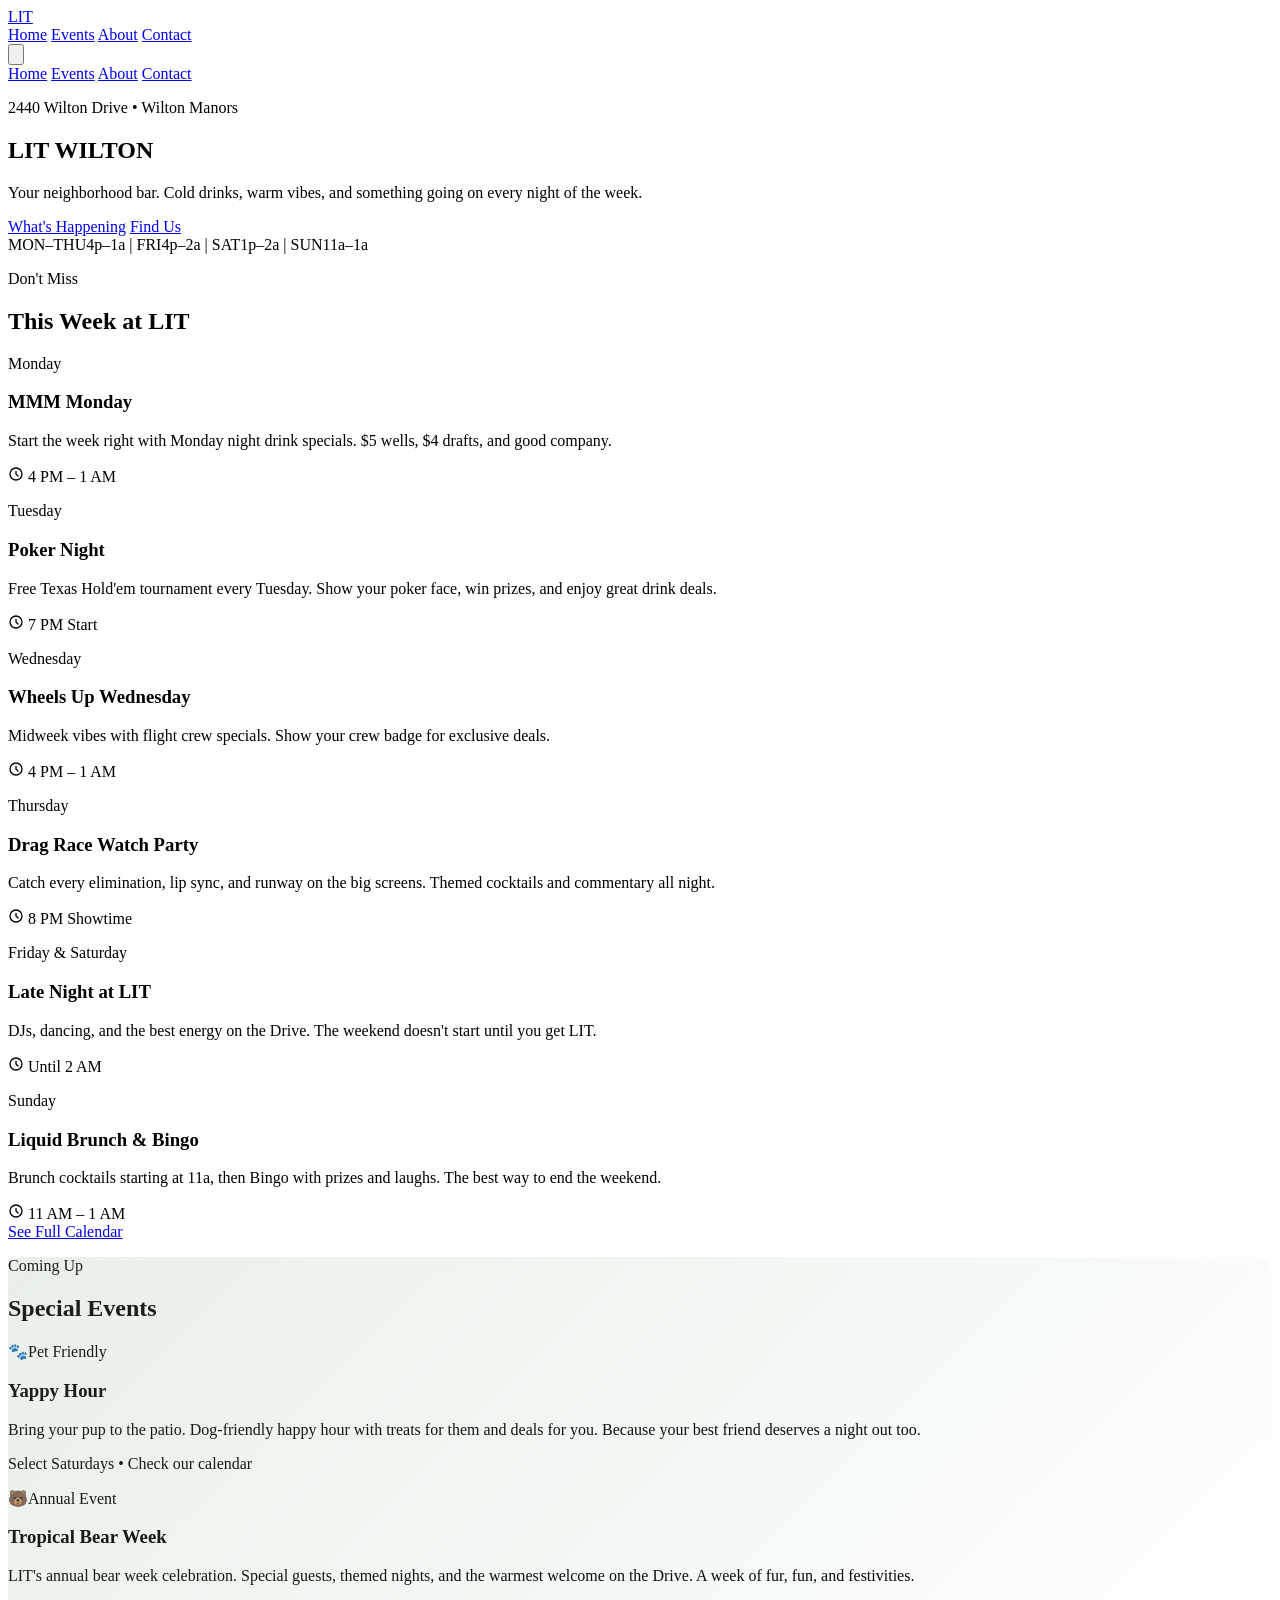
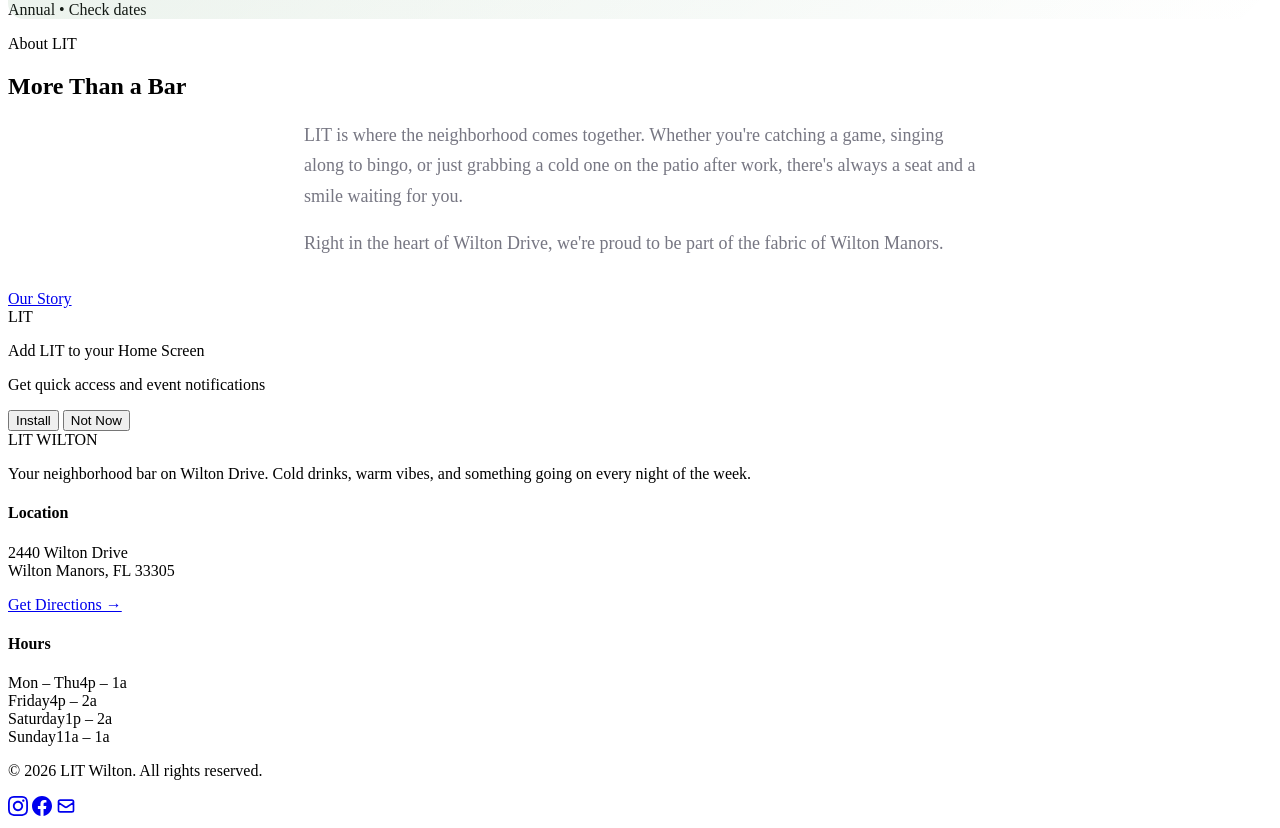
==== index.html @ 98a3b0b8 "Add files via upload" ====
<!DOCTYPE html>
<html lang="en">
<head>
    <meta charset="UTF-8">
    <meta name="viewport" content="width=device-width, initial-scale=1.0">
    <title>LIT Wilton - LIT Wilton</title>
    <meta name="description" content="LIT Wilton - Your neighborhood bar on Wilton Drive. Events, drinks, and good vibes in Wilton Manors, FL.">
    <meta name="theme-color" content="#1a1a2e">
    <meta name="apple-mobile-web-app-capable" content="yes">
    <meta name="apple-mobile-web-app-status-bar-style" content="black-translucent">
    <link rel="manifest" href="manifest.json">
    <link rel="preconnect" href="https://fonts.googleapis.com">
    <link rel="preconnect" href="https://fonts.gstatic.com" crossorigin>
    <link href="https://fonts.googleapis.com/css2?family=Bebas+Neue&family=DM+Sans:ital,wght@0,300;0,400;0,500;0,600;0,700;1,400&display=swap" rel="stylesheet">
    <link rel="stylesheet" href="styles.css">
</head>
<body>
    <div class="gradient-bar"></div>
    <nav id="navbar" class="navbar">
        <div class="navbar-inner">
            <a href="index.html" class="navbar-brand">LIT</a>
            <div class="navbar-links">
                <a href="index.html" class="active">Home</a>
                <a href="events.html" class="">Events</a>
                <a href="about.html" class="">About</a>
                <a href="contact.html" class="">Contact</a>
            </div>
            <button id="menu-toggle" class="menu-toggle" aria-label="Toggle menu">
                <svg fill="none" stroke="currentColor" viewBox="0 0 24 24"><path id="menu-icon" stroke-linecap="round" stroke-linejoin="round" stroke-width="2" d="M4 6h16M4 12h16M4 18h16"/></svg>
            </button>
        </div>
        <div id="mobile-menu" class="mobile-menu">
            <a href="index.html" class="active">Home</a>
            <a href="events.html" class="">Events</a>
            <a href="about.html" class="">About</a>
            <a href="contact.html" class="">Contact</a>
        </div>
    </nav>
    <section class="hero">
        <div class="hero-content">
            <p class="hero-subtitle fade-up">2440 Wilton Drive &bull; Wilton Manors</p>
            <h1 class="hero-title fade-up fade-up-delay-1">LIT WILTON</h1>
            <div class="hero-divider fade-up fade-up-delay-2"></div>
            <p class="hero-desc fade-up fade-up-delay-2">Your neighborhood bar. Cold drinks, warm vibes, and something going on every night of the week.</p>
            <div class="hero-buttons fade-up fade-up-delay-3">
                <a href="events.html" class="btn btn-cyan">What's Happening</a>
                <a href="contact.html" class="btn btn-outline-white">Find Us</a>
            </div>
        </div>
        <div class="scroll-indicator fade-up fade-up-delay-4">
            <div class="scroll-pill"><div class="scroll-dot"></div></div>
        </div>
    </section>

    <div class="hours-strip">
        <div class="hours-strip-inner">
            <span class="hours-label">MON&ndash;THU</span><span class="hours-value">4p&ndash;1a</span>
            <span class="hours-divider">|</span>
            <span class="hours-label">FRI</span><span class="hours-value">4p&ndash;2a</span>
            <span class="hours-divider">|</span>
            <span class="hours-label">SAT</span><span class="hours-value">1p&ndash;2a</span>
            <span class="hours-divider">|</span>
            <span class="hours-label">SUN</span><span class="hours-value">11a&ndash;1a</span>
        </div>
    </div>

    <section class="section section-cyan">
        <div class="container">
            <div class="reveal text-center mb-12">
                <p class="section-label section-label-navy">Don't Miss</p>
                <h2 class="section-title">This Week at LIT</h2>
            </div>
            <div class="grid grid-3">
                <div class="reveal event-card"><div class="event-card-bar grad-pink-orange"></div><div class="event-card-body"><p class="event-card-day">Monday</p><h3 class="event-card-title">MMM Monday</h3><p class="event-card-desc">Start the week right with Monday night drink specials. $5 wells, $4 drafts, and good company.</p><div class="event-card-time"><svg width="16" height="16" fill="none" stroke="currentColor" viewBox="0 0 24 24"><path stroke-linecap="round" stroke-linejoin="round" stroke-width="2" d="M12 8v4l3 3m6-3a9 9 0 11-18 0 9 9 0 0118 0z"/></svg> 4 PM &ndash; 1 AM</div></div></div>
                <div class="reveal event-card"><div class="event-card-bar grad-orange-yellow"></div><div class="event-card-body"><p class="event-card-day">Tuesday</p><h3 class="event-card-title">Poker Night</h3><p class="event-card-desc">Free Texas Hold'em tournament every Tuesday. Show your poker face, win prizes, and enjoy great drink deals.</p><div class="event-card-time"><svg width="16" height="16" fill="none" stroke="currentColor" viewBox="0 0 24 24"><path stroke-linecap="round" stroke-linejoin="round" stroke-width="2" d="M12 8v4l3 3m6-3a9 9 0 11-18 0 9 9 0 0118 0z"/></svg> 7 PM Start</div></div></div>
                <div class="reveal event-card"><div class="event-card-bar grad-yellow-pink"></div><div class="event-card-body"><p class="event-card-day">Wednesday</p><h3 class="event-card-title">Wheels Up Wednesday</h3><p class="event-card-desc">Midweek vibes with flight crew specials. Show your crew badge for exclusive deals.</p><div class="event-card-time"><svg width="16" height="16" fill="none" stroke="currentColor" viewBox="0 0 24 24"><path stroke-linecap="round" stroke-linejoin="round" stroke-width="2" d="M12 8v4l3 3m6-3a9 9 0 11-18 0 9 9 0 0118 0z"/></svg> 4 PM &ndash; 1 AM</div></div></div>
                <div class="reveal event-card"><div class="event-card-bar grad-pink-navy"></div><div class="event-card-body"><p class="event-card-day">Thursday</p><h3 class="event-card-title">Drag Race Watch Party</h3><p class="event-card-desc">Catch every elimination, lip sync, and runway on the big screens. Themed cocktails and commentary all night.</p><div class="event-card-time"><svg width="16" height="16" fill="none" stroke="currentColor" viewBox="0 0 24 24"><path stroke-linecap="round" stroke-linejoin="round" stroke-width="2" d="M12 8v4l3 3m6-3a9 9 0 11-18 0 9 9 0 0118 0z"/></svg> 8 PM Showtime</div></div></div>
                <div class="reveal event-card"><div class="event-card-bar grad-orange-pink"></div><div class="event-card-body"><p class="event-card-day">Friday &amp; Saturday</p><h3 class="event-card-title">Late Night at LIT</h3><p class="event-card-desc">DJs, dancing, and the best energy on the Drive. The weekend doesn't start until you get LIT.</p><div class="event-card-time"><svg width="16" height="16" fill="none" stroke="currentColor" viewBox="0 0 24 24"><path stroke-linecap="round" stroke-linejoin="round" stroke-width="2" d="M12 8v4l3 3m6-3a9 9 0 11-18 0 9 9 0 0118 0z"/></svg> Until 2 AM</div></div></div>
                <div class="reveal event-card"><div class="event-card-bar grad-yellow-orange"></div><div class="event-card-body"><p class="event-card-day">Sunday</p><h3 class="event-card-title">Liquid Brunch &amp; Bingo</h3><p class="event-card-desc">Brunch cocktails starting at 11a, then Bingo with prizes and laughs. The best way to end the weekend.</p><div class="event-card-time"><svg width="16" height="16" fill="none" stroke="currentColor" viewBox="0 0 24 24"><path stroke-linecap="round" stroke-linejoin="round" stroke-width="2" d="M12 8v4l3 3m6-3a9 9 0 11-18 0 9 9 0 0118 0z"/></svg> 11 AM &ndash; 1 AM</div></div></div>
            </div>
            <div class="reveal text-center mt-8"><a href="events.html" class="btn btn-navy">See Full Calendar</a></div>
        </div>
    </section>

    <section class="section section-navy glow-bg">
        <div class="glow-pink"></div>
        <div class="glow-cyan-bg"></div>
        <div class="container" style="position:relative;z-index:1">
            <div class="reveal text-center mb-12">
                <p class="section-label section-label-pink">Coming Up</p>
                <h2 class="section-title" style="color:var(--white)">Special Events</h2>
            </div>
            <div class="grid grid-2" style="gap:2rem">
                <div class="reveal feature-card">
                    <div style="position:absolute;inset:0;background:linear-gradient(135deg,rgba(0,220,212,0.1),transparent);border-radius:1rem"></div>
                    <div class="feature-card-inner">
                        <div class="feature-card-header"><span class="feature-card-emoji">🐾</span><span class="feature-card-badge feature-card-badge-cyan">Pet Friendly</span></div>
                        <h3 class="feature-card-title">Yappy Hour</h3>
                        <p class="feature-card-desc">Bring your pup to the patio. Dog-friendly happy hour with treats for them and deals for you. Because your best friend deserves a night out too.</p>
                        <p class="feature-card-meta feature-card-meta-pink">Select Saturdays &bull; Check our calendar</p>
                    </div>
                </div>
                <div class="reveal feature-card">
                    <div style="position:absolute;inset:0;background:linear-gradient(135deg,rgba(255,138,71,0.1),transparent);border-radius:1rem"></div>
                    <div class="feature-card-inner">
                        <div class="feature-card-header"><span class="feature-card-emoji">🐻</span><span class="feature-card-badge feature-card-badge-orange">Annual Event</span></div>
                        <h3 class="feature-card-title">Tropical Bear Week</h3>
                        <p class="feature-card-desc">LIT's annual bear week celebration. Special guests, themed nights, and the warmest welcome on the Drive. A week of fur, fun, and festivities.</p>
                        <p class="feature-card-meta feature-card-meta-cyan">Annual &bull; Check dates</p>
                    </div>
                </div>
            </div>
        </div>
    </section>

    <section class="section section-cyan">
        <div class="container-sm text-center">
            <div class="reveal">
                <p class="section-label section-label-navy">About LIT</p>
                <h2 class="section-title mb-6">More Than a Bar</h2>
                <p style="font-size:1.125rem;color:rgba(26,26,46,0.6);line-height:1.7;max-width:42rem;margin:0 auto 1rem">LIT is where the neighborhood comes together. Whether you're catching a game, singing along to bingo, or just grabbing a cold one on the patio after work, there's always a seat and a smile waiting for you.</p>
                <p style="font-size:1.125rem;color:rgba(26,26,46,0.6);line-height:1.7;max-width:42rem;margin:0 auto 2rem">Right in the heart of Wilton Drive, we're proud to be part of the fabric of Wilton Manors.</p>
                <a href="about.html" class="btn btn-navy">Our Story</a>
            </div>
        </div>
    </section>

    <section id="pwa-banner" class="pwa-banner">
        <div class="pwa-banner-inner">
            <div class="pwa-banner-info">
                <div class="pwa-banner-icon">LIT</div>
                <div><p class="pwa-banner-title">Add LIT to your Home Screen</p><p class="pwa-banner-desc">Get quick access and event notifications</p></div>
            </div>
            <div class="pwa-banner-actions">
                <button id="pwa-install" class="btn btn-cyan btn-sm">Install</button>
                <button id="pwa-dismiss" class="pwa-dismiss">Not Now</button>
            </div>
        </div>
    </section>
    <footer class="footer">
        <div class="footer-grid">
            <div>
                <div class="footer-brand">LIT WILTON</div>
                <p class="footer-desc">Your neighborhood bar on Wilton Drive. Cold drinks, warm vibes, and something going on every night of the week.</p>
            </div>
            <div>
                <h4 class="footer-heading">Location</h4>
                <p class="footer-text">2440 Wilton Drive<br>Wilton Manors, FL 33305</p>
                <a href="https://maps.google.com/?q=2440+Wilton+Drive+Wilton+Manors+FL+33305" target="_blank" rel="noopener" class="footer-link">Get Directions &rarr;</a>
            </div>
            <div>
                <h4 class="footer-heading">Hours</h4>
                <div class="footer-hours">
                    <div class="footer-hours-row"><span>Mon &ndash; Thu</span><span class="footer-hours-value">4p &ndash; 1a</span></div>
                    <div class="footer-hours-row"><span>Friday</span><span class="footer-hours-value">4p &ndash; 2a</span></div>
                    <div class="footer-hours-row"><span>Saturday</span><span class="footer-hours-value">1p &ndash; 2a</span></div>
                    <div class="footer-hours-row"><span>Sunday</span><span class="footer-hours-value">11a &ndash; 1a</span></div>
                </div>
            </div>
        </div>
        <div class="footer-bottom">
            <p class="footer-copy">&copy; 2026 LIT Wilton. All rights reserved.</p>
            <div class="footer-social">
                <a href="#" aria-label="Instagram"><svg width="20" height="20" fill="currentColor" viewBox="0 0 24 24"><path d="M12 2.163c3.204 0 3.584.012 4.85.07 3.252.148 4.771 1.691 4.919 4.919.058 1.265.069 1.645.069 4.849 0 3.205-.012 3.584-.069 4.849-.149 3.225-1.664 4.771-4.919 4.919-1.266.058-1.644.07-4.85.07-3.204 0-3.584-.012-4.849-.07-3.26-.149-4.771-1.699-4.919-4.92-.058-1.265-.07-1.644-.07-4.849 0-3.204.013-3.583.07-4.849.149-3.227 1.664-4.771 4.919-4.919 1.266-.057 1.645-.069 4.849-.069zm0-2.163c-3.259 0-3.667.014-4.947.072-4.358.2-6.78 2.618-6.98 6.98-.059 1.281-.073 1.689-.073 4.948 0 3.259.014 3.668.072 4.948.2 4.358 2.618 6.78 6.98 6.98 1.281.058 1.689.072 4.948.072 3.259 0 3.668-.014 4.948-.072 4.354-.2 6.782-2.618 6.979-6.98.059-1.28.073-1.689.073-4.948 0-3.259-.014-3.667-.072-4.947-.196-4.354-2.617-6.78-6.979-6.98-1.281-.059-1.69-.073-4.949-.073zm0 5.838c-3.403 0-6.162 2.759-6.162 6.162s2.759 6.163 6.162 6.163 6.162-2.759 6.162-6.163c0-3.403-2.759-6.162-6.162-6.162zm0 10.162c-2.209 0-4-1.79-4-4 0-2.209 1.791-4 4-4s4 1.791 4 4c0 2.21-1.791 4-4 4zm6.406-11.845c-.796 0-1.441.645-1.441 1.44s.645 1.44 1.441 1.44c.795 0 1.439-.645 1.439-1.44s-.644-1.44-1.439-1.44z"/></svg></a>
                <a href="#" aria-label="Facebook"><svg width="20" height="20" fill="currentColor" viewBox="0 0 24 24"><path d="M24 12.073c0-6.627-5.373-12-12-12s-12 5.373-12 12c0 5.99 4.388 10.954 10.125 11.854v-8.385h-3.047v-3.47h3.047v-2.642c0-3.007 1.792-4.669 4.533-4.669 1.312 0 2.686.235 2.686.235v2.953h-1.514c-1.491 0-1.956.925-1.956 1.874v2.25h3.328l-.532 3.47h-2.796v8.385c5.738-.9 10.126-5.864 10.126-11.854z"/></svg></a>
                <a href="mailto:litwilton@gmail.com" aria-label="Email"><svg width="20" height="20" fill="none" stroke="currentColor" viewBox="0 0 24 24"><path stroke-linecap="round" stroke-linejoin="round" stroke-width="2" d="M3 8l7.89 5.26a2 2 0 002.22 0L21 8M5 19h14a2 2 0 002-2V7a2 2 0 00-2-2H5a2 2 0 00-2 2v10a2 2 0 002 2z"/></svg></a>
            </div>
        </div>
    </footer>
    <script src="main.js"></script>
</body>
</html>
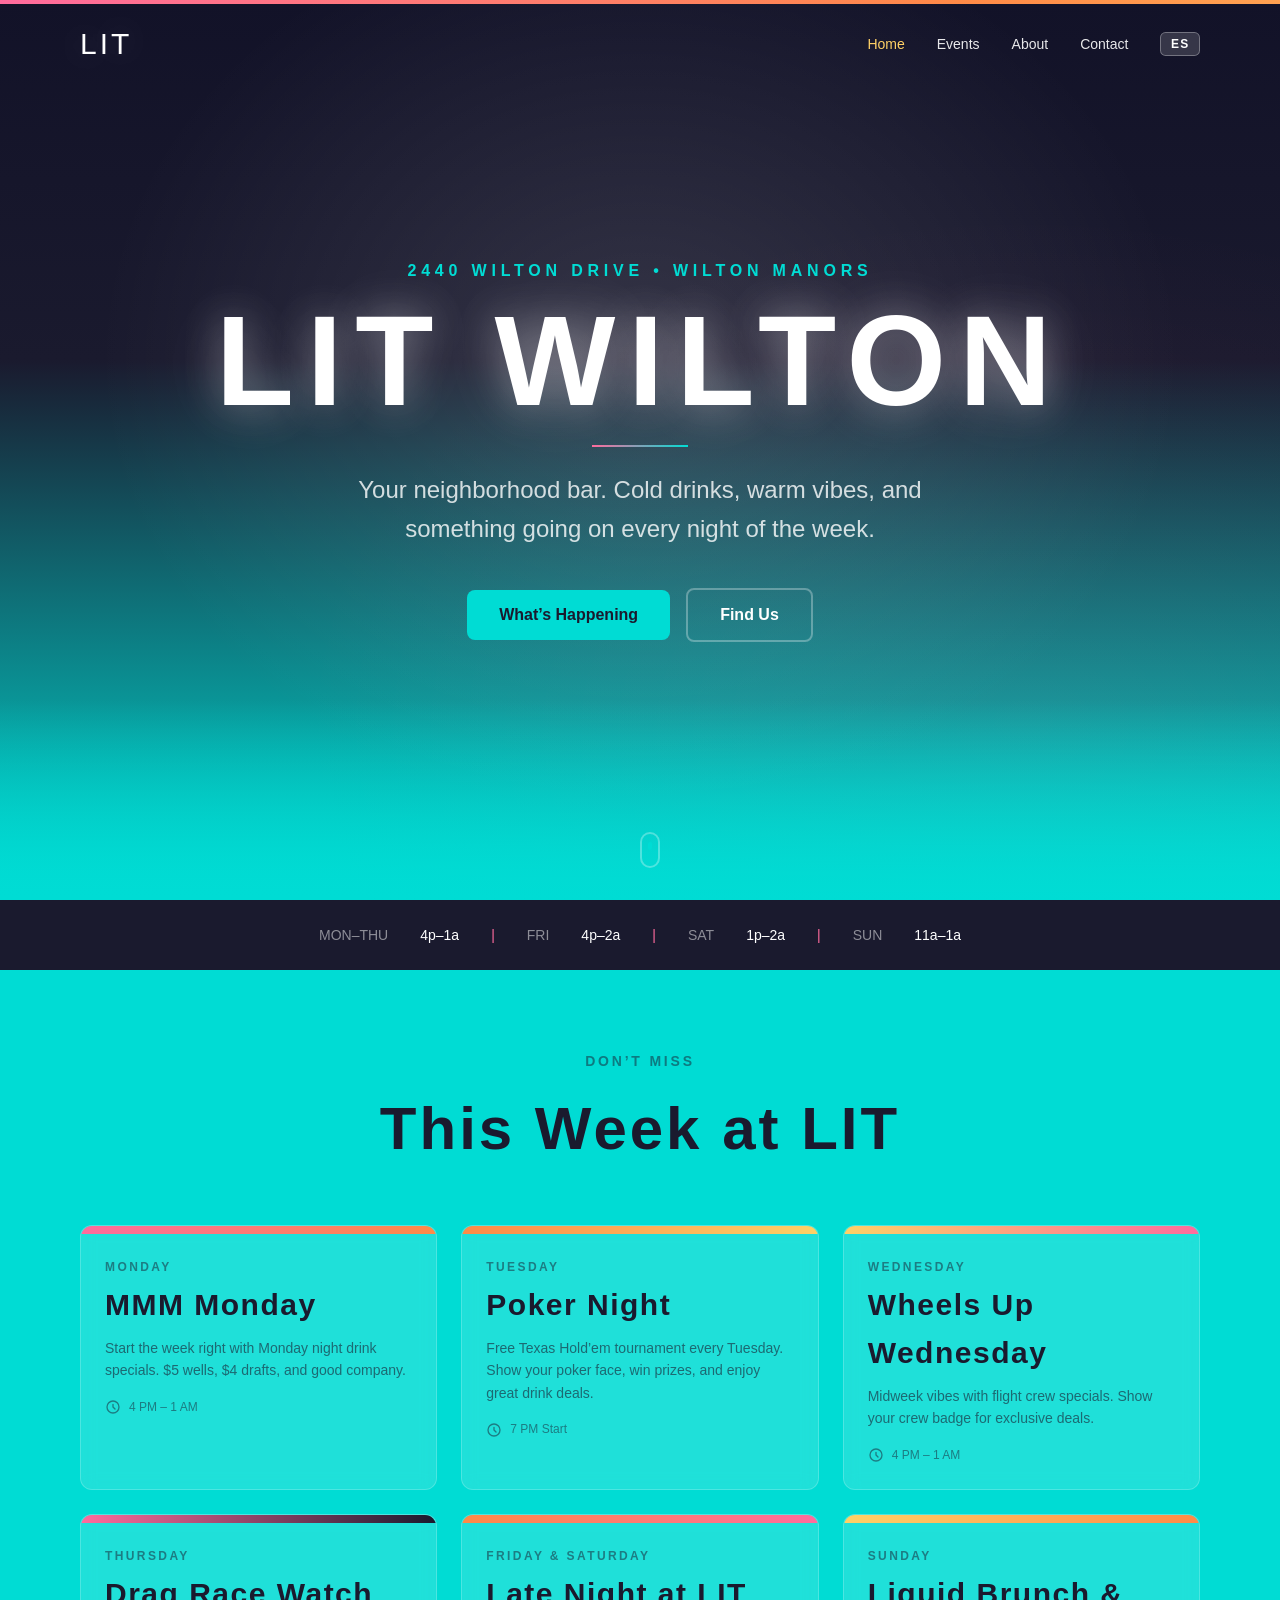
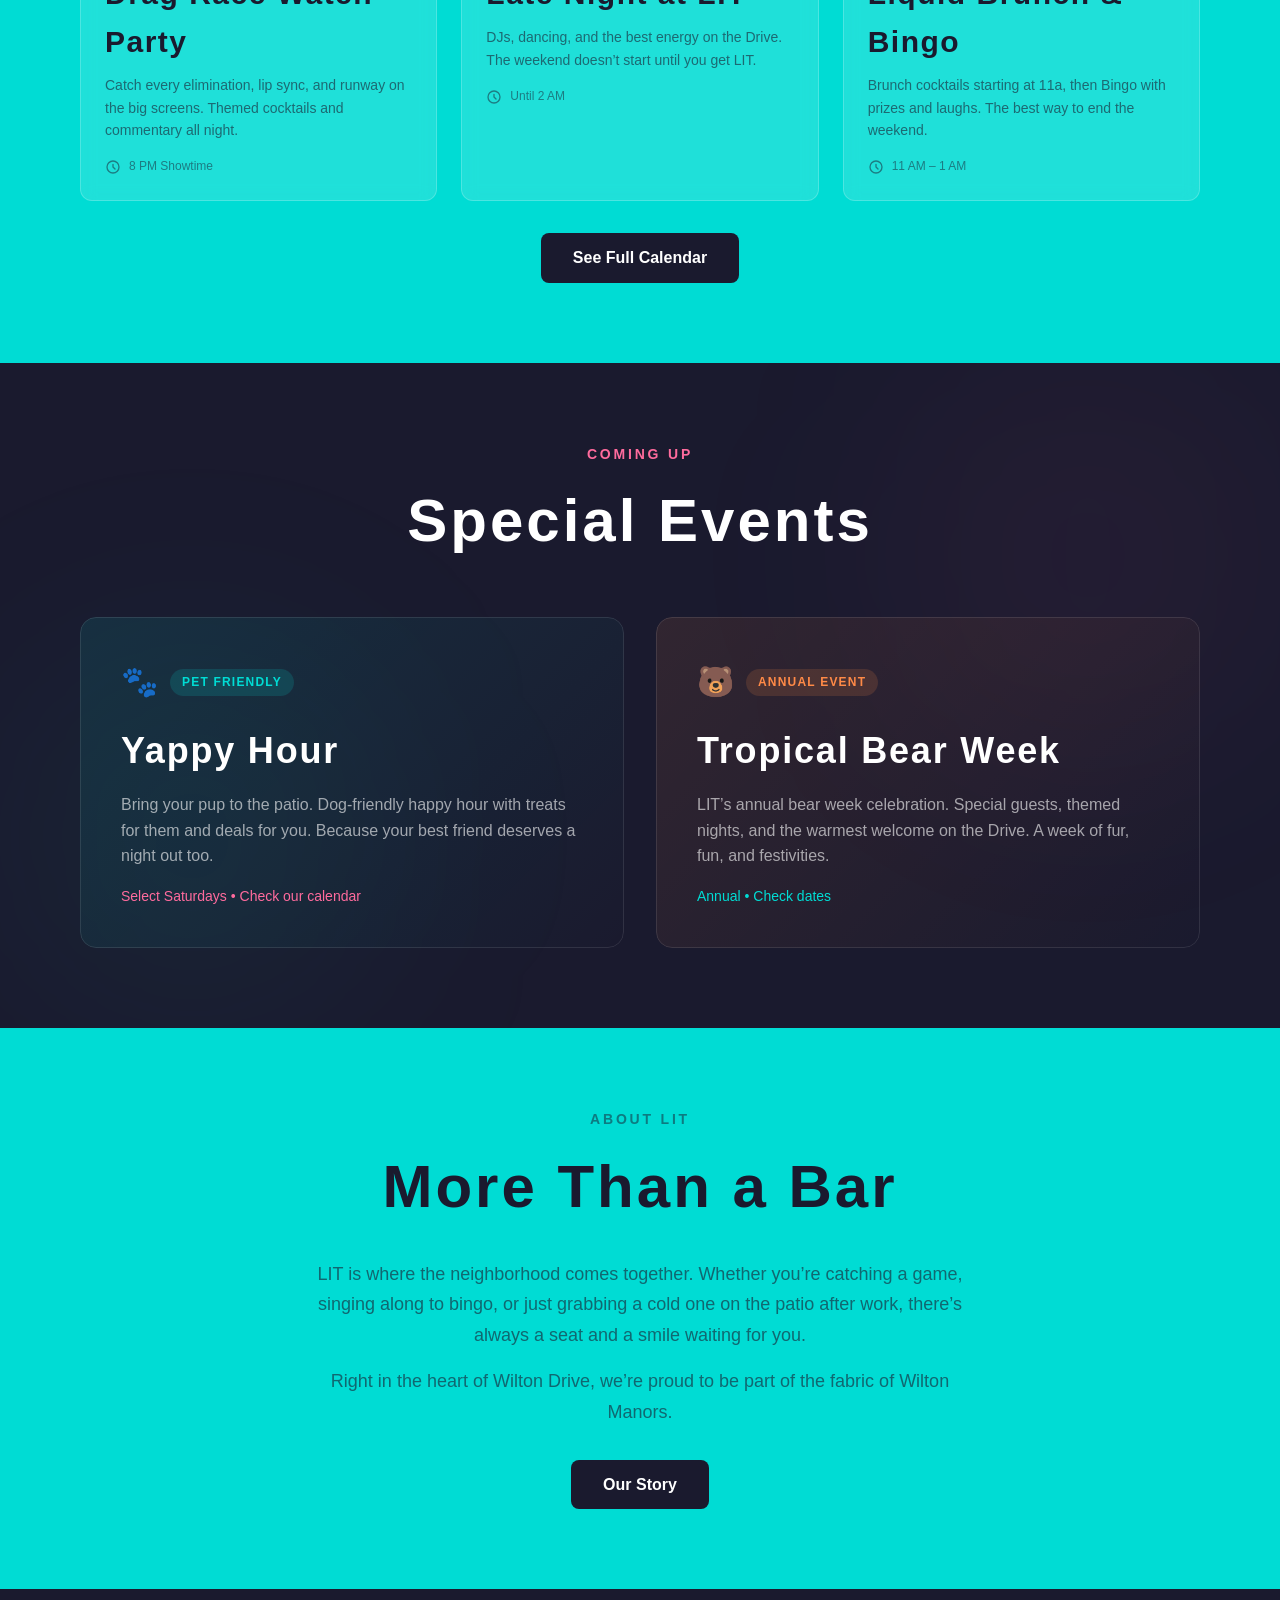
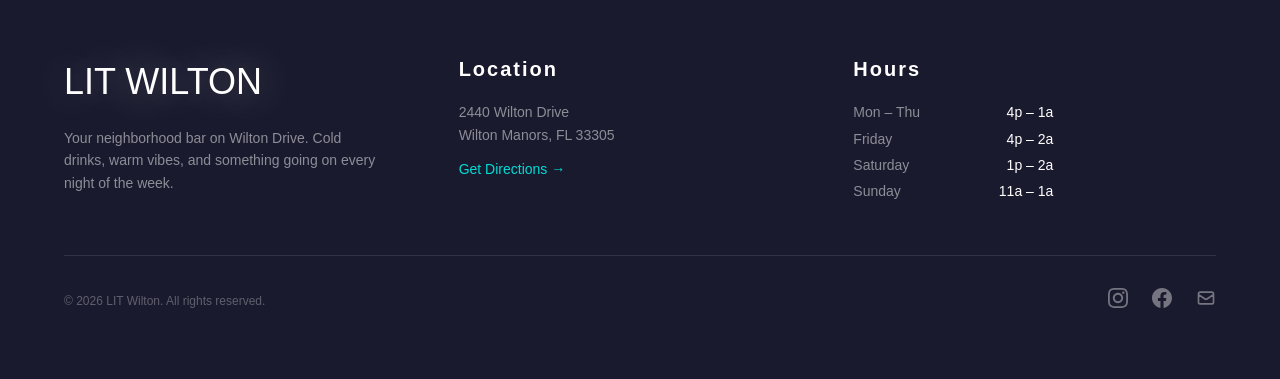
==== commit 0e22b9f1: "Add files via upload" ====
--- a/index.html
+++ b/index.html
@@ -20,31 +20,35 @@
         <div class="navbar-inner">
             <a href="index.html" class="navbar-brand">LIT</a>
             <div class="navbar-links">
-                <a href="index.html" class="active">Home</a>
-                <a href="events.html" class="">Events</a>
-                <a href="about.html" class="">About</a>
-                <a href="contact.html" class="">Contact</a>
+                <a href="index.html" class="active" data-i18n="nav-home">Home</a>
+                <a href="events.html" class="" data-i18n="nav-events">Events</a>
+                <a href="about.html" class="" data-i18n="nav-about">About</a>
+                <a href="contact.html" class="" data-i18n="nav-contact">Contact</a>
+                <button id="lang-toggle" class="lang-toggle" aria-label="Cambiar a espa&ntilde;ol">ES</button>
             </div>
-            <button id="menu-toggle" class="menu-toggle" aria-label="Toggle menu">
-                <svg fill="none" stroke="currentColor" viewBox="0 0 24 24"><path id="menu-icon" stroke-linecap="round" stroke-linejoin="round" stroke-width="2" d="M4 6h16M4 12h16M4 18h16"/></svg>
-            </button>
+            <div class="navbar-right-mobile">
+                <button id="lang-toggle-mobile" class="lang-toggle lang-toggle-mobile" aria-label="Cambiar a espa&ntilde;ol">ES</button>
+                <button id="menu-toggle" class="menu-toggle" aria-label="Toggle menu">
+                    <svg fill="none" stroke="currentColor" viewBox="0 0 24 24"><path id="menu-icon" stroke-linecap="round" stroke-linejoin="round" stroke-width="2" d="M4 6h16M4 12h16M4 18h16"/></svg>
+                </button>
+            </div>
         </div>
         <div id="mobile-menu" class="mobile-menu">
-            <a href="index.html" class="active">Home</a>
-            <a href="events.html" class="">Events</a>
-            <a href="about.html" class="">About</a>
-            <a href="contact.html" class="">Contact</a>
+            <a href="index.html" class="active" data-i18n="nav-home">Home</a>
+            <a href="events.html" class="" data-i18n="nav-events">Events</a>
+            <a href="about.html" class="" data-i18n="nav-about">About</a>
+            <a href="contact.html" class="" data-i18n="nav-contact">Contact</a>
         </div>
     </nav>
     <section class="hero">
         <div class="hero-content">
-            <p class="hero-subtitle fade-up">2440 Wilton Drive &bull; Wilton Manors</p>
-            <h1 class="hero-title fade-up fade-up-delay-1">LIT WILTON</h1>
+            <p class="hero-subtitle fade-up" data-i18n="hero-subtitle">2440 Wilton Drive &bull; Wilton Manors</p>
+            <h1 class="hero-title fade-up fade-up-delay-1" data-i18n="hero-title">LIT WILTON</h1>
             <div class="hero-divider fade-up fade-up-delay-2"></div>
-            <p class="hero-desc fade-up fade-up-delay-2">Your neighborhood bar. Cold drinks, warm vibes, and something going on every night of the week.</p>
+            <p class="hero-desc fade-up fade-up-delay-2" data-i18n="hero-desc">Your neighborhood bar. Cold drinks, warm vibes, and something going on every night of the week.</p>
             <div class="hero-buttons fade-up fade-up-delay-3">
-                <a href="events.html" class="btn btn-cyan">What's Happening</a>
-                <a href="contact.html" class="btn btn-outline-white">Find Us</a>
+                <a href="events.html" class="btn btn-cyan" data-i18n="hero-btn-events">What's Happening</a>
+                <a href="contact.html" class="btn btn-outline-white" data-i18n="hero-btn-find">Find Us</a>
             </div>
         </div>
         <div class="scroll-indicator fade-up fade-up-delay-4">
@@ -54,31 +58,31 @@
 
     <div class="hours-strip">
         <div class="hours-strip-inner">
-            <span class="hours-label">MON&ndash;THU</span><span class="hours-value">4p&ndash;1a</span>
+            <span class="hours-label" data-i18n="hours-label-mon">MON&ndash;THU</span><span class="hours-value" data-i18n="hours-val-mon">4p&ndash;1a</span>
             <span class="hours-divider">|</span>
-            <span class="hours-label">FRI</span><span class="hours-value">4p&ndash;2a</span>
+            <span class="hours-label" data-i18n="hours-label-fri">FRI</span><span class="hours-value" data-i18n="hours-val-fri">4p&ndash;2a</span>
             <span class="hours-divider">|</span>
-            <span class="hours-label">SAT</span><span class="hours-value">1p&ndash;2a</span>
+            <span class="hours-label" data-i18n="hours-label-sat">SAT</span><span class="hours-value" data-i18n="hours-val-sat">1p&ndash;2a</span>
             <span class="hours-divider">|</span>
-            <span class="hours-label">SUN</span><span class="hours-value">11a&ndash;1a</span>
+            <span class="hours-label" data-i18n="hours-label-sun">SUN</span><span class="hours-value" data-i18n="hours-val-sun">11a&ndash;1a</span>
         </div>
     </div>
 
     <section class="section section-cyan">
         <div class="container">
             <div class="reveal text-center mb-12">
-                <p class="section-label section-label-navy">Don't Miss</p>
-                <h2 class="section-title">This Week at LIT</h2>
+                <p class="section-label section-label-navy" data-i18n="thisweek-label">Don't Miss</p>
+                <h2 class="section-title" data-i18n="thisweek-title">This Week at LIT</h2>
             </div>
             <div class="grid grid-3">
-                <div class="reveal event-card"><div class="event-card-bar grad-pink-orange"></div><div class="event-card-body"><p class="event-card-day">Monday</p><h3 class="event-card-title">MMM Monday</h3><p class="event-card-desc">Start the week right with Monday night drink specials. $5 wells, $4 drafts, and good company.</p><div class="event-card-time"><svg width="16" height="16" fill="none" stroke="currentColor" viewBox="0 0 24 24"><path stroke-linecap="round" stroke-linejoin="round" stroke-width="2" d="M12 8v4l3 3m6-3a9 9 0 11-18 0 9 9 0 0118 0z"/></svg> 4 PM &ndash; 1 AM</div></div></div>
-                <div class="reveal event-card"><div class="event-card-bar grad-orange-yellow"></div><div class="event-card-body"><p class="event-card-day">Tuesday</p><h3 class="event-card-title">Poker Night</h3><p class="event-card-desc">Free Texas Hold'em tournament every Tuesday. Show your poker face, win prizes, and enjoy great drink deals.</p><div class="event-card-time"><svg width="16" height="16" fill="none" stroke="currentColor" viewBox="0 0 24 24"><path stroke-linecap="round" stroke-linejoin="round" stroke-width="2" d="M12 8v4l3 3m6-3a9 9 0 11-18 0 9 9 0 0118 0z"/></svg> 7 PM Start</div></div></div>
-                <div class="reveal event-card"><div class="event-card-bar grad-yellow-pink"></div><div class="event-card-body"><p class="event-card-day">Wednesday</p><h3 class="event-card-title">Wheels Up Wednesday</h3><p class="event-card-desc">Midweek vibes with flight crew specials. Show your crew badge for exclusive deals.</p><div class="event-card-time"><svg width="16" height="16" fill="none" stroke="currentColor" viewBox="0 0 24 24"><path stroke-linecap="round" stroke-linejoin="round" stroke-width="2" d="M12 8v4l3 3m6-3a9 9 0 11-18 0 9 9 0 0118 0z"/></svg> 4 PM &ndash; 1 AM</div></div></div>
-                <div class="reveal event-card"><div class="event-card-bar grad-pink-navy"></div><div class="event-card-body"><p class="event-card-day">Thursday</p><h3 class="event-card-title">Drag Race Watch Party</h3><p class="event-card-desc">Catch every elimination, lip sync, and runway on the big screens. Themed cocktails and commentary all night.</p><div class="event-card-time"><svg width="16" height="16" fill="none" stroke="currentColor" viewBox="0 0 24 24"><path stroke-linecap="round" stroke-linejoin="round" stroke-width="2" d="M12 8v4l3 3m6-3a9 9 0 11-18 0 9 9 0 0118 0z"/></svg> 8 PM Showtime</div></div></div>
-                <div class="reveal event-card"><div class="event-card-bar grad-orange-pink"></div><div class="event-card-body"><p class="event-card-day">Friday &amp; Saturday</p><h3 class="event-card-title">Late Night at LIT</h3><p class="event-card-desc">DJs, dancing, and the best energy on the Drive. The weekend doesn't start until you get LIT.</p><div class="event-card-time"><svg width="16" height="16" fill="none" stroke="currentColor" viewBox="0 0 24 24"><path stroke-linecap="round" stroke-linejoin="round" stroke-width="2" d="M12 8v4l3 3m6-3a9 9 0 11-18 0 9 9 0 0118 0z"/></svg> Until 2 AM</div></div></div>
-                <div class="reveal event-card"><div class="event-card-bar grad-yellow-orange"></div><div class="event-card-body"><p class="event-card-day">Sunday</p><h3 class="event-card-title">Liquid Brunch &amp; Bingo</h3><p class="event-card-desc">Brunch cocktails starting at 11a, then Bingo with prizes and laughs. The best way to end the weekend.</p><div class="event-card-time"><svg width="16" height="16" fill="none" stroke="currentColor" viewBox="0 0 24 24"><path stroke-linecap="round" stroke-linejoin="round" stroke-width="2" d="M12 8v4l3 3m6-3a9 9 0 11-18 0 9 9 0 0118 0z"/></svg> 11 AM &ndash; 1 AM</div></div></div>
+                <div class="reveal event-card"><div class="event-card-bar grad-pink-orange"></div><div class="event-card-body"><p class="event-card-day" data-i18n="card-mon-day">Monday</p><h3 class="event-card-title" data-i18n="card-mon-title">MMM Monday</h3><p class="event-card-desc" data-i18n="card-mon-desc">Start the week right with Monday night drink specials. $5 wells, $4 drafts, and good company.</p><div class="event-card-time"><svg width="16" height="16" fill="none" stroke="currentColor" viewBox="0 0 24 24"><path stroke-linecap="round" stroke-linejoin="round" stroke-width="2" d="M12 8v4l3 3m6-3a9 9 0 11-18 0 9 9 0 0118 0z"/></svg><span data-i18n="card-mon-time"> 4 PM &ndash; 1 AM</span></div></div></div>
+                <div class="reveal event-card"><div class="event-card-bar grad-orange-yellow"></div><div class="event-card-body"><p class="event-card-day" data-i18n="card-tue-day">Tuesday</p><h3 class="event-card-title" data-i18n="card-tue-title">Poker Night</h3><p class="event-card-desc" data-i18n="card-tue-desc">Free Texas Hold'em tournament every Tuesday. Show your poker face, win prizes, and enjoy great drink deals.</p><div class="event-card-time"><svg width="16" height="16" fill="none" stroke="currentColor" viewBox="0 0 24 24"><path stroke-linecap="round" stroke-linejoin="round" stroke-width="2" d="M12 8v4l3 3m6-3a9 9 0 11-18 0 9 9 0 0118 0z"/></svg><span data-i18n="card-tue-time"> 7 PM Start</span></div></div></div>
+                <div class="reveal event-card"><div class="event-card-bar grad-yellow-pink"></div><div class="event-card-body"><p class="event-card-day" data-i18n="card-wed-day">Wednesday</p><h3 class="event-card-title" data-i18n="card-wed-title">Wheels Up Wednesday</h3><p class="event-card-desc" data-i18n="card-wed-desc">Midweek vibes with flight crew specials. Show your crew badge for exclusive deals.</p><div class="event-card-time"><svg width="16" height="16" fill="none" stroke="currentColor" viewBox="0 0 24 24"><path stroke-linecap="round" stroke-linejoin="round" stroke-width="2" d="M12 8v4l3 3m6-3a9 9 0 11-18 0 9 9 0 0118 0z"/></svg><span data-i18n="card-wed-time"> 4 PM &ndash; 1 AM</span></div></div></div>
+                <div class="reveal event-card"><div class="event-card-bar grad-pink-navy"></div><div class="event-card-body"><p class="event-card-day" data-i18n="card-thu-day">Thursday</p><h3 class="event-card-title" data-i18n="card-thu-title">Drag Race Watch Party</h3><p class="event-card-desc" data-i18n="card-thu-desc">Catch every elimination, lip sync, and runway on the big screens. Themed cocktails and commentary all night.</p><div class="event-card-time"><svg width="16" height="16" fill="none" stroke="currentColor" viewBox="0 0 24 24"><path stroke-linecap="round" stroke-linejoin="round" stroke-width="2" d="M12 8v4l3 3m6-3a9 9 0 11-18 0 9 9 0 0118 0z"/></svg><span data-i18n="card-thu-time"> 8 PM Showtime</span></div></div></div>
+                <div class="reveal event-card"><div class="event-card-bar grad-orange-pink"></div><div class="event-card-body"><p class="event-card-day" data-i18n="card-frisun-day">Friday &amp; Saturday</p><h3 class="event-card-title" data-i18n="card-frisun-title">Late Night at LIT</h3><p class="event-card-desc" data-i18n="card-frisun-desc">DJs, dancing, and the best energy on the Drive. The weekend doesn't start until you get LIT.</p><div class="event-card-time"><svg width="16" height="16" fill="none" stroke="currentColor" viewBox="0 0 24 24"><path stroke-linecap="round" stroke-linejoin="round" stroke-width="2" d="M12 8v4l3 3m6-3a9 9 0 11-18 0 9 9 0 0118 0z"/></svg><span data-i18n="card-frisun-time"> Until 2 AM</span></div></div></div>
+                <div class="reveal event-card"><div class="event-card-bar grad-yellow-orange"></div><div class="event-card-body"><p class="event-card-day" data-i18n="card-sun-day">Sunday</p><h3 class="event-card-title" data-i18n="card-sun-title">Liquid Brunch &amp; Bingo</h3><p class="event-card-desc" data-i18n="card-sun-desc">Brunch cocktails starting at 11a, then Bingo with prizes and laughs. The best way to end the weekend.</p><div class="event-card-time"><svg width="16" height="16" fill="none" stroke="currentColor" viewBox="0 0 24 24"><path stroke-linecap="round" stroke-linejoin="round" stroke-width="2" d="M12 8v4l3 3m6-3a9 9 0 11-18 0 9 9 0 0118 0z"/></svg><span data-i18n="card-sun-time"> 11 AM &ndash; 1 AM</span></div></div></div>
             </div>
-            <div class="reveal text-center mt-8"><a href="events.html" class="btn btn-navy">See Full Calendar</a></div>
+            <div class="reveal text-center mt-8"><a href="events.html" class="btn btn-navy" data-i18n="thisweek-btn">See Full Calendar</a></div>
         </div>
     </section>
 
@@ -87,26 +91,26 @@
         <div class="glow-cyan-bg"></div>
         <div class="container" style="position:relative;z-index:1">
             <div class="reveal text-center mb-12">
-                <p class="section-label section-label-pink">Coming Up</p>
-                <h2 class="section-title" style="color:var(--white)">Special Events</h2>
+                <p class="section-label section-label-pink" data-i18n="special-label">Coming Up</p>
+                <h2 class="section-title" style="color:var(--white)" data-i18n="special-title">Special Events</h2>
             </div>
             <div class="grid grid-2" style="gap:2rem">
                 <div class="reveal feature-card">
                     <div style="position:absolute;inset:0;background:linear-gradient(135deg,rgba(0,220,212,0.1),transparent);border-radius:1rem"></div>
                     <div class="feature-card-inner">
-                        <div class="feature-card-header"><span class="feature-card-emoji">🐾</span><span class="feature-card-badge feature-card-badge-cyan">Pet Friendly</span></div>
-                        <h3 class="feature-card-title">Yappy Hour</h3>
-                        <p class="feature-card-desc">Bring your pup to the patio. Dog-friendly happy hour with treats for them and deals for you. Because your best friend deserves a night out too.</p>
-                        <p class="feature-card-meta feature-card-meta-pink">Select Saturdays &bull; Check our calendar</p>
+                        <div class="feature-card-header"><span class="feature-card-emoji">&#x1f43e;</span><span class="feature-card-badge feature-card-badge-cyan" data-i18n="yappy-badge">Pet Friendly</span></div>
+                        <h3 class="feature-card-title" data-i18n="yappy-title">Yappy Hour</h3>
+                        <p class="feature-card-desc" data-i18n="yappy-desc">Bring your pup to the patio. Dog-friendly happy hour with treats for them and deals for you. Because your best friend deserves a night out too.</p>
+                        <p class="feature-card-meta feature-card-meta-pink" data-i18n="yappy-meta">Select Saturdays &bull; Check our calendar</p>
                     </div>
                 </div>
                 <div class="reveal feature-card">
                     <div style="position:absolute;inset:0;background:linear-gradient(135deg,rgba(255,138,71,0.1),transparent);border-radius:1rem"></div>
                     <div class="feature-card-inner">
-                        <div class="feature-card-header"><span class="feature-card-emoji">🐻</span><span class="feature-card-badge feature-card-badge-orange">Annual Event</span></div>
-                        <h3 class="feature-card-title">Tropical Bear Week</h3>
-                        <p class="feature-card-desc">LIT's annual bear week celebration. Special guests, themed nights, and the warmest welcome on the Drive. A week of fur, fun, and festivities.</p>
-                        <p class="feature-card-meta feature-card-meta-cyan">Annual &bull; Check dates</p>
+                        <div class="feature-card-header"><span class="feature-card-emoji">&#x1f43b;</span><span class="feature-card-badge feature-card-badge-orange" data-i18n="bear-badge">Annual Event</span></div>
+                        <h3 class="feature-card-title" data-i18n="bear-title">Tropical Bear Week</h3>
+                        <p class="feature-card-desc" data-i18n="bear-desc">LIT's annual bear week celebration. Special guests, themed nights, and the warmest welcome on the Drive. A week of fur, fun, and festivities.</p>
+                        <p class="feature-card-meta feature-card-meta-cyan" data-i18n="bear-meta">Annual &bull; Check dates</p>
                     </div>
                 </div>
             </div>
@@ -116,11 +120,11 @@
     <section class="section section-cyan">
         <div class="container-sm text-center">
             <div class="reveal">
-                <p class="section-label section-label-navy">About LIT</p>
-                <h2 class="section-title mb-6">More Than a Bar</h2>
-                <p style="font-size:1.125rem;color:rgba(26,26,46,0.6);line-height:1.7;max-width:42rem;margin:0 auto 1rem">LIT is where the neighborhood comes together. Whether you're catching a game, singing along to bingo, or just grabbing a cold one on the patio after work, there's always a seat and a smile waiting for you.</p>
-                <p style="font-size:1.125rem;color:rgba(26,26,46,0.6);line-height:1.7;max-width:42rem;margin:0 auto 2rem">Right in the heart of Wilton Drive, we're proud to be part of the fabric of Wilton Manors.</p>
-                <a href="about.html" class="btn btn-navy">Our Story</a>
+                <p class="section-label section-label-navy" data-i18n="aboutteaser-label">About LIT</p>
+                <h2 class="section-title mb-6" data-i18n="aboutteaser-title">More Than a Bar</h2>
+                <p style="font-size:1.125rem;color:rgba(26,26,46,0.6);line-height:1.7;max-width:42rem;margin:0 auto 1rem" data-i18n="aboutteaser-p1">LIT is where the neighborhood comes together. Whether you're catching a game, singing along to bingo, or just grabbing a cold one on the patio after work, there's always a seat and a smile waiting for you.</p>
+                <p style="font-size:1.125rem;color:rgba(26,26,46,0.6);line-height:1.7;max-width:42rem;margin:0 auto 2rem" data-i18n="aboutteaser-p2">Right in the heart of Wilton Drive, we're proud to be part of the fabric of Wilton Manors.</p>
+                <a href="about.html" class="btn btn-navy" data-i18n="aboutteaser-btn">Our Story</a>
             </div>
         </div>
     </section>
@@ -129,11 +133,11 @@
         <div class="pwa-banner-inner">
             <div class="pwa-banner-info">
                 <div class="pwa-banner-icon">LIT</div>
-                <div><p class="pwa-banner-title">Add LIT to your Home Screen</p><p class="pwa-banner-desc">Get quick access and event notifications</p></div>
+                <div><p class="pwa-banner-title" data-i18n="pwa-title">Add LIT to your Home Screen</p><p class="pwa-banner-desc" data-i18n="pwa-desc">Get quick access and event notifications</p></div>
             </div>
             <div class="pwa-banner-actions">
-                <button id="pwa-install" class="btn btn-cyan btn-sm">Install</button>
-                <button id="pwa-dismiss" class="pwa-dismiss">Not Now</button>
+                <button id="pwa-install" class="btn btn-cyan btn-sm" data-i18n="pwa-install">Install</button>
+                <button id="pwa-dismiss" class="pwa-dismiss" data-i18n="pwa-dismiss">Not Now</button>
             </div>
         </div>
     </section>
@@ -141,25 +145,25 @@
         <div class="footer-grid">
             <div>
                 <div class="footer-brand">LIT WILTON</div>
-                <p class="footer-desc">Your neighborhood bar on Wilton Drive. Cold drinks, warm vibes, and something going on every night of the week.</p>
+                <p class="footer-desc" data-i18n="footer-desc">Your neighborhood bar on Wilton Drive. Cold drinks, warm vibes, and something going on every night of the week.</p>
             </div>
             <div>
-                <h4 class="footer-heading">Location</h4>
+                <h4 class="footer-heading" data-i18n="footer-location-heading">Location</h4>
                 <p class="footer-text">2440 Wilton Drive<br>Wilton Manors, FL 33305</p>
-                <a href="https://maps.google.com/?q=2440+Wilton+Drive+Wilton+Manors+FL+33305" target="_blank" rel="noopener" class="footer-link">Get Directions &rarr;</a>
+                <a href="https://maps.google.com/?q=2440+Wilton+Drive+Wilton+Manors+FL+33305" target="_blank" rel="noopener" class="footer-link" data-i18n="footer-directions">Get Directions &rarr;</a>
             </div>
             <div>
-                <h4 class="footer-heading">Hours</h4>
+                <h4 class="footer-heading" data-i18n="footer-hours-heading">Hours</h4>
                 <div class="footer-hours">
-                    <div class="footer-hours-row"><span>Mon &ndash; Thu</span><span class="footer-hours-value">4p &ndash; 1a</span></div>
-                    <div class="footer-hours-row"><span>Friday</span><span class="footer-hours-value">4p &ndash; 2a</span></div>
-                    <div class="footer-hours-row"><span>Saturday</span><span class="footer-hours-value">1p &ndash; 2a</span></div>
-                    <div class="footer-hours-row"><span>Sunday</span><span class="footer-hours-value">11a &ndash; 1a</span></div>
+                    <div class="footer-hours-row"><span data-i18n="footer-hours-mon">Mon &ndash; Thu</span><span class="footer-hours-value">4p &ndash; 1a</span></div>
+                    <div class="footer-hours-row"><span data-i18n="footer-hours-fri">Friday</span><span class="footer-hours-value">4p &ndash; 2a</span></div>
+                    <div class="footer-hours-row"><span data-i18n="footer-hours-sat">Saturday</span><span class="footer-hours-value">1p &ndash; 2a</span></div>
+                    <div class="footer-hours-row"><span data-i18n="footer-hours-sun">Sunday</span><span class="footer-hours-value">11a &ndash; 1a</span></div>
                 </div>
             </div>
         </div>
         <div class="footer-bottom">
-            <p class="footer-copy">&copy; 2026 LIT Wilton. All rights reserved.</p>
+            <p class="footer-copy" data-i18n="footer-rights">&copy; 2026 LIT Wilton. All rights reserved.</p>
             <div class="footer-social">
                 <a href="#" aria-label="Instagram"><svg width="20" height="20" fill="currentColor" viewBox="0 0 24 24"><path d="M12 2.163c3.204 0 3.584.012 4.85.07 3.252.148 4.771 1.691 4.919 4.919.058 1.265.069 1.645.069 4.849 0 3.205-.012 3.584-.069 4.849-.149 3.225-1.664 4.771-4.919 4.919-1.266.058-1.644.07-4.85.07-3.204 0-3.584-.012-4.849-.07-3.26-.149-4.771-1.699-4.919-4.92-.058-1.265-.07-1.644-.07-4.849 0-3.204.013-3.583.07-4.849.149-3.227 1.664-4.771 4.919-4.919 1.266-.057 1.645-.069 4.849-.069zm0-2.163c-3.259 0-3.667.014-4.947.072-4.358.2-6.78 2.618-6.98 6.98-.059 1.281-.073 1.689-.073 4.948 0 3.259.014 3.668.072 4.948.2 4.358 2.618 6.78 6.98 6.98 1.281.058 1.689.072 4.948.072 3.259 0 3.668-.014 4.948-.072 4.354-.2 6.782-2.618 6.979-6.98.059-1.28.073-1.689.073-4.948 0-3.259-.014-3.667-.072-4.947-.196-4.354-2.617-6.78-6.979-6.98-1.281-.059-1.69-.073-4.949-.073zm0 5.838c-3.403 0-6.162 2.759-6.162 6.162s2.759 6.163 6.162 6.163 6.162-2.759 6.162-6.163c0-3.403-2.759-6.162-6.162-6.162zm0 10.162c-2.209 0-4-1.79-4-4 0-2.209 1.791-4 4-4s4 1.791 4 4c0 2.21-1.791 4-4 4zm6.406-11.845c-.796 0-1.441.645-1.441 1.44s.645 1.44 1.441 1.44c.795 0 1.439-.645 1.439-1.44s-.644-1.44-1.439-1.44z"/></svg></a>
                 <a href="#" aria-label="Facebook"><svg width="20" height="20" fill="currentColor" viewBox="0 0 24 24"><path d="M24 12.073c0-6.627-5.373-12-12-12s-12 5.373-12 12c0 5.99 4.388 10.954 10.125 11.854v-8.385h-3.047v-3.47h3.047v-2.642c0-3.007 1.792-4.669 4.533-4.669 1.312 0 2.686.235 2.686.235v2.953h-1.514c-1.491 0-1.956.925-1.956 1.874v2.25h3.328l-.532 3.47h-2.796v8.385c5.738-.9 10.126-5.864 10.126-11.854z"/></svg></a>
@@ -167,6 +171,7 @@
             </div>
         </div>
     </footer>
+    <script src="lang.js"></script>
     <script src="main.js"></script>
 </body>
-</html>+</html>
--- a/styles.css
+++ b/styles.css
@@ -0,0 +1,844 @@
+/* =============================================
+   LIT WILTON - Complete Stylesheet
+   Pure CSS - No Tailwind
+   ============================================= */
+
+/* ---- Variables ---- */
+:root {
+    --cyan: #00dcd4;
+    --cyan-dark: #00c4bd;
+    --navy: #1a1a2e;
+    --navy-light: #2a2a42;
+    --pink: #ff6b9d;
+    --orange: #ff8a47;
+    --yellow: #ffd166;
+    --white: #ffffff;
+    --max-width: 1152px;
+}
+
+/* ---- Reset & Base ---- */
+*, *::before, *::after { margin: 0; padding: 0; box-sizing: border-box; }
+html { scroll-behavior: smooth; }
+body {
+    font-family: 'DM Sans', sans-serif;
+    background: var(--cyan);
+    color: var(--navy);
+    overflow-x: hidden;
+    line-height: 1.6;
+    -webkit-font-smoothing: antialiased;
+}
+
+a { text-decoration: none; color: inherit; }
+img { max-width: 100%; display: block; }
+button, input, select, textarea { font-family: inherit; }
+
+::selection { background: rgba(26,26,46,0.25); color: #fff; }
+::-webkit-scrollbar { width: 8px; }
+::-webkit-scrollbar-track { background: var(--cyan); }
+::-webkit-scrollbar-thumb { background: rgba(26,26,46,0.3); border-radius: 4px; }
+::-webkit-scrollbar-thumb:hover { background: rgba(26,26,46,0.5); }
+
+/* ---- Layout ---- */
+.container { max-width: var(--max-width); margin: 0 auto; padding: 0 1rem; }
+.text-center { text-align: center; }
+.sr-only { position: absolute; width: 1px; height: 1px; padding: 0; margin: -1px; overflow: hidden; clip: rect(0,0,0,0); border: 0; }
+
+/* ---- Typography ---- */
+.font-heading { font-family: 'Bebas Neue', sans-serif; }
+.tracking-wide { letter-spacing: 0.05em; }
+.tracking-wider { letter-spacing: 0.1em; }
+.tracking-widest { letter-spacing: 0.2em; }
+
+/* ---- Glow ---- */
+.glow-white { text-shadow: 0 0 40px rgba(255,255,255,0.4), 0 0 80px rgba(255,255,255,0.15); }
+
+/* ---- Gradient Bar ---- */
+.gradient-bar {
+    height: 4px;
+    background: linear-gradient(90deg, var(--pink), var(--orange), var(--yellow), var(--cyan), var(--pink));
+    background-size: 300% 100%;
+    animation: shimmer 5s ease-in-out infinite;
+    position: fixed;
+    top: 0; left: 0; right: 0;
+    z-index: 60;
+}
+@keyframes shimmer {
+    0%, 100% { background-position: 0% 50%; }
+    50% { background-position: 100% 50%; }
+}
+
+/* ---- Navbar ---- */
+.navbar {
+    position: fixed;
+    top: 4px; left: 0; right: 0;
+    z-index: 50;
+    transition: background 0.3s, backdrop-filter 0.3s;
+}
+.navbar.scrolled {
+    background: rgba(18,18,40,0.95);
+    backdrop-filter: blur(16px);
+    -webkit-backdrop-filter: blur(16px);
+    border-bottom: 1px solid rgba(255,255,255,0.08);
+}
+.navbar-inner {
+    max-width: var(--max-width);
+    margin: 0 auto;
+    padding: 1rem;
+    display: flex;
+    align-items: center;
+    justify-content: space-between;
+}
+.navbar-brand {
+    font-family: 'Bebas Neue', sans-serif;
+    font-size: 1.875rem;
+    letter-spacing: 0.1em;
+    color: var(--white);
+    text-shadow: 0 0 40px rgba(255,255,255,0.4), 0 0 80px rgba(255,255,255,0.15);
+}
+.navbar-links {
+    display: none;
+    align-items: center;
+    gap: 2rem;
+    list-style: none;
+}
+.navbar-links a {
+    font-size: 0.875rem;
+    font-weight: 500;
+    color: rgba(255,255,255,0.9);
+    transition: color 0.3s;
+}
+.navbar-links a:hover,
+.navbar-links a.active { color: var(--yellow); }
+
+.menu-toggle {
+    display: block;
+    background: none;
+    border: none;
+    color: var(--white);
+    cursor: pointer;
+    padding: 0.25rem;
+    transition: color 0.3s;
+}
+.menu-toggle:hover { color: var(--yellow); }
+.menu-toggle svg { width: 1.75rem; height: 1.75rem; }
+
+.mobile-menu {
+    display: none;
+    background: rgba(26,26,46,0.95);
+    backdrop-filter: blur(16px);
+    border-top: 1px solid rgba(255,255,255,0.1);
+    padding: 1.5rem 1rem;
+}
+.mobile-menu.open { display: block; }
+.mobile-menu a {
+    display: block;
+    font-size: 1.125rem;
+    font-weight: 500;
+    color: var(--white);
+    padding: 0.5rem 0;
+    transition: color 0.3s;
+}
+.mobile-menu a:hover { color: var(--yellow); }
+.mobile-menu a.active { color: var(--yellow); }
+
+@media (min-width: 768px) {
+    .navbar-links { display: flex; }
+    .menu-toggle { display: none; }
+}
+
+/* ---- Hero ---- */
+.hero {
+    min-height: 100vh;
+    display: flex;
+    flex-direction: column;
+    justify-content: center;
+    align-items: center;
+    position: relative;
+    background:
+        radial-gradient(ellipse at 50% 40%, rgba(255,255,255,0.12) 0%, transparent 60%),
+        radial-gradient(ellipse at 80% 80%, rgba(255,107,157,0.08) 0%, transparent 50%),
+        linear-gradient(180deg, #121228 0%, #1a1a2e 40%, #00dcd4 100%);
+    text-align: center;
+    padding: 2rem 1rem;
+}
+.hero::after {
+    content: '';
+    position: absolute;
+    bottom: 0; left: 0; right: 0;
+    height: 200px;
+    background: linear-gradient(to top, var(--cyan), transparent);
+    pointer-events: none;
+}
+.hero-content { position: relative; z-index: 10; max-width: 56rem; }
+.hero-subtitle {
+    color: var(--cyan);
+    font-size: 0.875rem;
+    font-weight: 600;
+    letter-spacing: 0.3em;
+    text-transform: uppercase;
+    margin-bottom: 1rem;
+}
+.hero-title {
+    font-family: 'Bebas Neue', sans-serif;
+    font-size: 4.5rem;
+    letter-spacing: 0.1em;
+    color: var(--white);
+    text-shadow: 0 0 40px rgba(255,255,255,0.4), 0 0 80px rgba(255,255,255,0.15);
+    line-height: 0.95;
+    margin-bottom: 0.5rem;
+}
+.hero-divider {
+    width: 6rem; height: 2px;
+    background: linear-gradient(90deg, var(--pink), var(--cyan));
+    margin: 1.5rem auto;
+}
+.hero-desc {
+    font-size: 1.25rem;
+    color: rgba(255,255,255,0.8);
+    font-weight: 300;
+    max-width: 36rem;
+    margin: 0 auto 2.5rem;
+}
+.hero-buttons { display: flex; flex-direction: column; gap: 1rem; justify-content: center; align-items: center; }
+.scroll-indicator {
+    position: absolute;
+    bottom: 2rem;
+    left: 50%;
+    transform: translateX(-50%);
+    z-index: 10;
+}
+.scroll-pill {
+    width: 1.25rem; height: 2.25rem;
+    border: 2px solid rgba(255,255,255,0.3);
+    border-radius: 9999px;
+    display: flex;
+    justify-content: center;
+    padding-top: 0.5rem;
+}
+.scroll-dot {
+    width: 4px; height: 8px;
+    background: var(--cyan);
+    border-radius: 9999px;
+    animation: bounce 1.5s infinite;
+}
+@keyframes bounce {
+    0%, 100% { transform: translateY(0); }
+    50% { transform: translateY(6px); }
+}
+
+@media (min-width: 640px) {
+    .hero-title { font-size: 6rem; }
+    .hero-buttons { flex-direction: row; }
+}
+@media (min-width: 768px) {
+    .hero-title { font-size: 8rem; }
+    .hero-subtitle { font-size: 1rem; }
+    .hero-desc { font-size: 1.5rem; }
+}
+
+/* ---- Buttons ---- */
+.btn {
+    display: inline-block;
+    font-weight: 700;
+    padding: 0.75rem 2rem;
+    border-radius: 0.5rem;
+    transition: all 0.3s;
+    font-size: 1rem;
+    cursor: pointer;
+    border: none;
+    text-align: center;
+}
+.btn-cyan {
+    background: var(--cyan);
+    color: var(--navy);
+}
+.btn-cyan:hover {
+    background: var(--cyan-dark);
+    box-shadow: 0 0 30px rgba(0,220,212,0.4);
+}
+.btn-navy {
+    background: var(--navy);
+    color: var(--white);
+}
+.btn-navy:hover { background: var(--navy-light); }
+.btn-outline-white {
+    background: transparent;
+    color: var(--white);
+    border: 2px solid rgba(255,255,255,0.3);
+}
+.btn-outline-white:hover { border-color: var(--pink); color: var(--pink); }
+.btn-outline-navy {
+    background: transparent;
+    color: var(--navy);
+    border: 2px solid rgba(26,26,46,0.2);
+}
+.btn-outline-navy:hover { border-color: var(--pink); color: var(--pink); }
+.btn-full { width: 100%; }
+.btn-sm { font-size: 0.875rem; padding: 0.5rem 1.5rem; }
+
+/* ---- Hours Strip ---- */
+.hours-strip {
+    background: var(--navy);
+    padding: 1.5rem 1rem;
+}
+.hours-strip-inner {
+    max-width: var(--max-width);
+    margin: 0 auto;
+    display: flex;
+    flex-wrap: wrap;
+    justify-content: center;
+    gap: 0.5rem 2rem;
+    font-size: 0.875rem;
+}
+.hours-label { color: rgba(255,255,255,0.5); }
+.hours-value { color: var(--white); font-weight: 500; }
+.hours-divider { color: var(--pink); }
+
+/* ---- Sections ---- */
+.section { padding: 5rem 1rem; }
+.section-cyan { background: var(--cyan); color: var(--navy); }
+.section-navy { background: var(--navy); color: var(--white); }
+.section-label {
+    font-size: 0.875rem;
+    font-weight: 600;
+    letter-spacing: 0.2em;
+    text-transform: uppercase;
+    margin-bottom: 0.5rem;
+}
+.section-label-navy { color: rgba(26,26,46,0.5); }
+.section-label-pink { color: var(--pink); }
+.section-label-cyan { color: var(--cyan); }
+.section-title {
+    font-family: 'Bebas Neue', sans-serif;
+    font-size: 3rem;
+    letter-spacing: 0.05em;
+    margin-bottom: 0.5rem;
+}
+.section-subtitle { color: rgba(26,26,46,0.5); margin-top: 0.5rem; }
+.section-navy .section-subtitle { color: rgba(255,255,255,0.5); }
+
+@media (min-width: 768px) {
+    .section-title { font-size: 3.75rem; }
+}
+
+/* ---- Grid ---- */
+.grid { display: grid; gap: 1.5rem; }
+.grid-2 { grid-template-columns: 1fr; }
+.grid-3 { grid-template-columns: 1fr; }
+.grid-4 { grid-template-columns: 1fr; }
+.grid-2col { grid-template-columns: 1fr; }
+
+@media (min-width: 768px) {
+    .grid-2 { grid-template-columns: repeat(2, 1fr); }
+    .grid-3 { grid-template-columns: repeat(2, 1fr); }
+    .grid-2col { grid-template-columns: repeat(2, 1fr); }
+}
+@media (min-width: 1024px) {
+    .grid-3 { grid-template-columns: repeat(3, 1fr); }
+    .grid-2col { grid-template-columns: 1fr 1fr; gap: 4rem; }
+}
+@media (min-width: 1280px) {
+    .grid-4 { grid-template-columns: repeat(4, 1fr); }
+}
+
+/* ---- Event Cards (on cyan background) ---- */
+.event-card {
+    background: rgba(255,255,255,0.12);
+    border: 1px solid rgba(255,255,255,0.2);
+    border-radius: 12px;
+    overflow: hidden;
+    transition: all 0.35s;
+    backdrop-filter: blur(8px);
+}
+.event-card:hover {
+    background: rgba(255,255,255,0.2);
+    border-color: rgba(255,255,255,0.4);
+    transform: translateY(-4px);
+    box-shadow: 0 12px 40px rgba(0,0,0,0.15);
+}
+.event-card-bar { height: 8px; }
+.event-card-body { padding: 1.5rem; }
+.event-card-day {
+    font-size: 0.75rem;
+    font-weight: 700;
+    letter-spacing: 0.2em;
+    text-transform: uppercase;
+    color: rgba(26,26,46,0.5);
+    margin-bottom: 0.25rem;
+}
+.event-card-title {
+    font-family: 'Bebas Neue', sans-serif;
+    font-size: 1.875rem;
+    letter-spacing: 0.05em;
+    color: var(--navy);
+    margin-bottom: 0.5rem;
+    transition: color 0.3s;
+}
+.event-card:hover .event-card-title { color: var(--pink); }
+.event-card-desc {
+    font-size: 0.875rem;
+    color: rgba(26,26,46,0.6);
+    line-height: 1.6;
+}
+.event-card-time {
+    margin-top: 1rem;
+    display: flex;
+    align-items: center;
+    gap: 0.5rem;
+    font-size: 0.75rem;
+    color: rgba(26,26,46,0.5);
+}
+.event-card-time svg { width: 1rem; height: 1rem; }
+
+/* ---- Featured Event Cards (on navy background) ---- */
+.feature-card {
+    position: relative;
+    border-radius: 1rem;
+    overflow: hidden;
+}
+.feature-card-inner {
+    position: relative;
+    padding: 2rem;
+    border: 1px solid rgba(255,255,255,0.1);
+    border-radius: 1rem;
+    transition: border-color 0.3s;
+}
+.feature-card:hover .feature-card-inner { border-color: rgba(0,220,212,0.4); }
+.feature-card-badge {
+    display: inline-block;
+    font-size: 0.75rem;
+    font-weight: 700;
+    letter-spacing: 0.1em;
+    text-transform: uppercase;
+    padding: 0.25rem 0.75rem;
+    border-radius: 9999px;
+}
+.feature-card-badge-cyan { background: rgba(0,220,212,0.15); color: var(--cyan); }
+.feature-card-badge-orange { background: rgba(255,138,71,0.15); color: var(--orange); }
+.feature-card-header { display: flex; align-items: center; gap: 0.75rem; margin-bottom: 1rem; }
+.feature-card-emoji { font-size: 1.875rem; }
+.feature-card-title {
+    font-family: 'Bebas Neue', sans-serif;
+    font-size: 2.25rem;
+    color: var(--white);
+    letter-spacing: 0.05em;
+    margin-bottom: 0.75rem;
+    transition: color 0.3s;
+}
+.feature-card:hover .feature-card-title { color: var(--cyan); }
+.feature-card-desc { color: rgba(255,255,255,0.6); line-height: 1.6; margin-bottom: 1rem; }
+.feature-card-meta { font-size: 0.875rem; font-weight: 500; }
+.feature-card-meta-pink { color: var(--pink); }
+.feature-card-meta-cyan { color: var(--cyan); }
+
+@media (min-width: 768px) {
+    .feature-card-inner { padding: 2.5rem; }
+}
+
+/* ---- Calendar Day Cards ---- */
+.cal-day {
+    background: rgba(255,255,255,0.12);
+    border: 1px solid rgba(255,255,255,0.2);
+    border-radius: 12px;
+    padding: 1.5rem;
+    transition: all 0.3s;
+    backdrop-filter: blur(8px);
+}
+.cal-day:hover {
+    background: rgba(255,255,255,0.2);
+    border-color: rgba(255,255,255,0.35);
+}
+.cal-day-name {
+    font-family: 'Bebas Neue', sans-serif;
+    font-size: 1.1rem;
+    letter-spacing: 0.15em;
+    color: var(--navy);
+    margin-bottom: 0.75rem;
+}
+.cal-day-name-pink { color: var(--pink); }
+.cal-event {
+    padding: 0.75rem 0;
+    border-bottom: 1px solid rgba(26,26,46,0.1);
+}
+.cal-event:last-child { border-bottom: none; }
+.cal-event-title { color: var(--navy); font-weight: 600; font-size: 0.875rem; }
+.cal-event-desc { color: rgba(26,26,46,0.5); font-size: 0.75rem; margin-top: 0.25rem; }
+.cal-event-time { color: rgba(26,26,46,0.7); font-size: 0.75rem; margin-top: 0.25rem; font-weight: 500; }
+
+/* ---- Upcoming Event Rows ---- */
+.upcoming-row {
+    display: flex;
+    flex-direction: column;
+    gap: 1rem;
+    padding: 1.5rem;
+    background: rgba(255,255,255,0.05);
+    border-radius: 0.75rem;
+    border: 1px solid rgba(255,255,255,0.1);
+    transition: border-color 0.3s;
+    margin-bottom: 1rem;
+}
+.upcoming-row:last-child { margin-bottom: 0; }
+.upcoming-row:hover { border-color: rgba(0,220,212,0.3); }
+.upcoming-date {
+    flex-shrink: 0;
+    text-align: center;
+}
+.upcoming-date-month {
+    font-family: 'Bebas Neue', sans-serif;
+    font-size: 1.875rem;
+    line-height: 1;
+}
+.upcoming-date-day {
+    font-family: 'Bebas Neue', sans-serif;
+    font-size: 2.25rem;
+    color: var(--white);
+    line-height: 1;
+}
+.upcoming-date-weekday { color: rgba(255,255,255,0.4); font-size: 0.75rem; margin-top: 0.25rem; }
+.upcoming-title {
+    font-family: 'Bebas Neue', sans-serif;
+    font-size: 1.5rem;
+    color: var(--white);
+    letter-spacing: 0.05em;
+}
+.upcoming-desc { color: rgba(255,255,255,0.5); font-size: 0.875rem; margin-top: 0.25rem; }
+
+@media (min-width: 640px) {
+    .upcoming-row { flex-direction: row; gap: 1.5rem; align-items: flex-start; }
+    .upcoming-date { width: 5rem; }
+}
+
+/* ---- CTA Box ---- */
+.cta-box {
+    padding: 2rem;
+    border-radius: 1rem;
+    border: 1px solid rgba(26,26,46,0.1);
+    background: rgba(255,255,255,0.1);
+    backdrop-filter: blur(8px);
+    max-width: 42rem;
+    margin: 0 auto;
+}
+.cta-icon {
+    width: 4rem; height: 4rem;
+    background: rgba(26,26,46,0.1);
+    border-radius: 1rem;
+    display: flex;
+    align-items: center;
+    justify-content: center;
+    margin: 0 auto 1.5rem;
+}
+.cta-icon svg { width: 2rem; height: 2rem; color: var(--navy); }
+.cta-title {
+    font-family: 'Bebas Neue', sans-serif;
+    font-size: 1.875rem;
+    color: var(--navy);
+    letter-spacing: 0.05em;
+    margin-bottom: 0.75rem;
+}
+.cta-desc { color: rgba(26,26,46,0.6); line-height: 1.6; margin-bottom: 1.5rem; }
+
+@media (min-width: 768px) {
+    .cta-box { padding: 3rem; }
+}
+
+/* ---- About Content ---- */
+.about-text {
+    max-width: 48rem;
+    margin: 0 auto;
+}
+.about-text p {
+    font-size: 1.125rem;
+    color: rgba(26,26,46,0.7);
+    line-height: 1.7;
+    margin-bottom: 1.5rem;
+}
+.about-text p:last-child { margin-bottom: 0; }
+.text-navy { color: var(--navy); font-weight: 600; }
+.text-pink { color: var(--pink); font-weight: 600; }
+.text-orange { color: var(--orange); font-weight: 600; }
+
+/* ---- Feature Grid Cards (navy bg) ---- */
+.info-card {
+    padding: 2rem;
+    border-radius: 0.75rem;
+    background: rgba(255,255,255,0.05);
+    border: 1px solid rgba(255,255,255,0.1);
+}
+.info-card-emoji { font-size: 1.875rem; margin-bottom: 1rem; }
+.info-card-title {
+    font-family: 'Bebas Neue', sans-serif;
+    font-size: 1.5rem;
+    color: var(--white);
+    letter-spacing: 0.05em;
+    margin-bottom: 0.5rem;
+}
+.info-card-desc { color: rgba(255,255,255,0.5); font-size: 0.875rem; line-height: 1.6; }
+
+/* ---- Contact Info ---- */
+.contact-block { margin-bottom: 2rem; }
+.contact-row { display: flex; align-items: flex-start; gap: 1rem; }
+.contact-icon {
+    width: 2.5rem; height: 2.5rem;
+    background: rgba(26,26,46,0.1);
+    border-radius: 0.5rem;
+    display: flex;
+    align-items: center;
+    justify-content: center;
+    flex-shrink: 0;
+    margin-top: 0.25rem;
+}
+.contact-icon svg { width: 1.25rem; height: 1.25rem; color: var(--navy); }
+.contact-label { color: var(--navy); font-weight: 600; margin-bottom: 0.25rem; }
+.contact-value { color: rgba(26,26,46,0.6); font-size: 0.875rem; line-height: 1.6; }
+.contact-link { color: var(--pink); font-size: 0.875rem; font-weight: 500; transition: color 0.3s; display: inline-block; margin-top: 0.5rem; }
+.contact-link:hover { color: var(--orange); }
+.contact-link-cyan { color: var(--pink); transition: color 0.3s; }
+.contact-link-cyan:hover { color: var(--orange); }
+
+.social-links { display: flex; gap: 1rem; }
+.social-btn {
+    width: 2.5rem; height: 2.5rem;
+    background: rgba(26,26,46,0.1);
+    border-radius: 0.5rem;
+    display: flex;
+    align-items: center;
+    justify-content: center;
+    color: rgba(26,26,46,0.6);
+    transition: all 0.3s;
+}
+.social-btn:hover { color: var(--pink); background: rgba(255,107,157,0.1); }
+.social-btn svg { width: 1.25rem; height: 1.25rem; }
+
+/* ---- Contact Form ---- */
+.form-group { margin-bottom: 1.25rem; }
+.form-label { display: block; font-size: 0.875rem; font-weight: 500; color: var(--navy); margin-bottom: 0.5rem; }
+.form-input {
+    width: 100%;
+    background: rgba(255,255,255,0.15);
+    border: 1px solid rgba(26,26,46,0.15);
+    border-radius: 0.5rem;
+    padding: 0.75rem 1rem;
+    color: var(--navy);
+    font-size: 0.95rem;
+    transition: border-color 0.3s, box-shadow 0.3s, background 0.3s;
+    outline: none;
+}
+.form-input:focus {
+    border-color: var(--navy);
+    box-shadow: 0 0 0 3px rgba(26,26,46,0.15);
+    background: rgba(255,255,255,0.25);
+}
+.form-input::placeholder { color: rgba(26,26,46,0.4); }
+textarea.form-input { resize: none; }
+
+/* ---- Map ---- */
+.map-wrap {
+    border-radius: 1rem;
+    overflow: hidden;
+    border: 1px solid rgba(26,26,46,0.1);
+    height: 350px;
+    max-width: var(--max-width);
+    margin: 0 auto;
+}
+.map-wrap iframe { width: 100%; height: 100%; border: 0; }
+
+/* ---- Page Header (inner pages) ---- */
+.page-header {
+    padding: 9rem 1rem 3.75rem;
+    text-align: center;
+    background:
+        radial-gradient(ellipse at 30% 50%, rgba(255,255,255,0.08) 0%, transparent 60%),
+        linear-gradient(180deg, #121228 0%, #1a1a2e 60%, #00dcd4 100%);
+}
+.page-header-label { color: var(--cyan); font-size: 0.875rem; font-weight: 600; letter-spacing: 0.2em; text-transform: uppercase; margin-bottom: 0.5rem; }
+.page-header-title { font-family: 'Bebas Neue', sans-serif; font-size: 3.75rem; color: var(--white); letter-spacing: 0.05em; }
+
+@media (min-width: 768px) {
+    .page-header-title { font-size: 4.5rem; }
+}
+
+/* ---- PWA Banner ---- */
+.pwa-banner {
+    display: none;
+    background: var(--navy);
+    padding: 1.5rem 1rem;
+}
+.pwa-banner.show { display: block; }
+.pwa-banner-inner {
+    max-width: 56rem;
+    margin: 0 auto;
+    display: flex;
+    flex-direction: column;
+    align-items: center;
+    justify-content: space-between;
+    gap: 1rem;
+}
+.pwa-banner-info { display: flex; align-items: center; gap: 1rem; }
+.pwa-banner-icon {
+    width: 3rem; height: 3rem;
+    background: rgba(0,220,212,0.2);
+    border-radius: 0.75rem;
+    display: flex;
+    align-items: center;
+    justify-content: center;
+    font-family: 'Bebas Neue', sans-serif;
+    font-size: 1.5rem;
+    color: var(--cyan);
+}
+.pwa-banner-title { color: var(--white); font-weight: 600; }
+.pwa-banner-desc { color: rgba(255,255,255,0.5); font-size: 0.875rem; }
+.pwa-banner-actions { display: flex; gap: 0.75rem; }
+.pwa-dismiss { background: none; border: none; color: rgba(255,255,255,0.5); font-size: 0.875rem; cursor: pointer; padding: 0.5rem 1rem; transition: color 0.3s; }
+.pwa-dismiss:hover { color: var(--white); }
+
+@media (min-width: 640px) {
+    .pwa-banner-inner { flex-direction: row; }
+}
+
+/* ---- Footer ---- */
+.footer {
+    background: var(--navy);
+    padding: 4rem 1rem;
+}
+.footer-grid {
+    max-width: var(--max-width);
+    margin: 0 auto;
+    display: grid;
+    grid-template-columns: 1fr;
+    gap: 3rem;
+}
+.footer-brand {
+    font-family: 'Bebas Neue', sans-serif;
+    font-size: 2.25rem;
+    color: var(--white);
+    text-shadow: 0 0 40px rgba(255,255,255,0.4), 0 0 80px rgba(255,255,255,0.15);
+    margin-bottom: 1rem;
+}
+.footer-desc { color: rgba(255,255,255,0.5); font-size: 0.875rem; line-height: 1.6; max-width: 20rem; }
+.footer-heading {
+    font-family: 'Bebas Neue', sans-serif;
+    font-size: 1.25rem;
+    color: var(--white);
+    letter-spacing: 0.1em;
+    margin-bottom: 1rem;
+}
+.footer-text { color: rgba(255,255,255,0.5); font-size: 0.875rem; line-height: 1.6; }
+.footer-link { color: var(--cyan); font-size: 0.875rem; transition: color 0.3s; display: inline-block; margin-top: 0.75rem; }
+.footer-link:hover { color: var(--cyan-dark); }
+.footer-hours { font-size: 0.875rem; }
+.footer-hours-row { display: flex; justify-content: space-between; color: rgba(255,255,255,0.5); max-width: 12.5rem; margin-bottom: 0.25rem; }
+.footer-hours-value { color: var(--white); }
+.footer-bottom {
+    max-width: var(--max-width);
+    margin: 3rem auto 0;
+    padding-top: 2rem;
+    border-top: 1px solid rgba(255,255,255,0.1);
+    display: flex;
+    flex-direction: column;
+    align-items: center;
+    gap: 1rem;
+}
+.footer-copy { color: rgba(255,255,255,0.3); font-size: 0.75rem; }
+.footer-social { display: flex; align-items: center; gap: 1.5rem; }
+.footer-social a { color: rgba(255,255,255,0.4); transition: color 0.3s; }
+.footer-social a:hover { color: var(--pink); }
+.footer-social svg { width: 1.25rem; height: 1.25rem; }
+
+@media (min-width: 768px) {
+    .footer-grid { grid-template-columns: repeat(3, 1fr); gap: 2rem; }
+    .footer-bottom { flex-direction: row; justify-content: space-between; }
+}
+
+/* ---- Fade-in Animations ---- */
+.fade-up { opacity: 0; transform: translateY(30px); animation: fadeUp 0.8s ease-out forwards; }
+.fade-up-delay-1 { animation-delay: 0.15s; }
+.fade-up-delay-2 { animation-delay: 0.3s; }
+.fade-up-delay-3 { animation-delay: 0.5s; }
+.fade-up-delay-4 { animation-delay: 0.7s; }
+@keyframes fadeUp { to { opacity: 1; transform: translateY(0); } }
+
+/* ---- Scroll Reveal ---- */
+.reveal { opacity: 0; transform: translateY(40px); transition: opacity 0.7s ease-out, transform 0.7s ease-out; }
+.reveal.visible { opacity: 1; transform: translateY(0); }
+
+/* ---- Decorative Glows ---- */
+.glow-bg { position: relative; overflow: hidden; }
+.glow-pink {
+    position: absolute; top: 0; right: 0;
+    width: 24rem; height: 24rem;
+    background: rgba(255,107,157,0.05);
+    border-radius: 50%;
+    filter: blur(120px);
+    pointer-events: none;
+}
+.glow-cyan-bg {
+    position: absolute; bottom: 0; left: 0;
+    width: 24rem; height: 24rem;
+    background: rgba(0,220,212,0.05);
+    border-radius: 50%;
+    filter: blur(120px);
+    pointer-events: none;
+}
+
+/* ---- Gradient Helpers ---- */
+.grad-pink-orange { background: linear-gradient(90deg, var(--pink), var(--orange)); }
+.grad-orange-yellow { background: linear-gradient(90deg, var(--orange), var(--yellow)); }
+.grad-yellow-pink { background: linear-gradient(90deg, var(--yellow), var(--pink)); }
+.grad-pink-navy { background: linear-gradient(90deg, var(--pink), var(--navy)); }
+.grad-orange-pink { background: linear-gradient(90deg, var(--orange), var(--pink)); }
+.grad-yellow-orange { background: linear-gradient(90deg, var(--yellow), var(--orange)); }
+
+/* ---- Narrow container ---- */
+.container-sm { max-width: 48rem; margin: 0 auto; padding: 0 1rem; }
+.container-md { max-width: 56rem; margin: 0 auto; padding: 0 1rem; }
+
+/* ---- Spacing helpers ---- */
+.mb-1 { margin-bottom: 0.25rem; }
+.mb-2 { margin-bottom: 0.5rem; }
+.mb-3 { margin-bottom: 0.75rem; }
+.mb-4 { margin-bottom: 1rem; }
+.mb-6 { margin-bottom: 1.5rem; }
+.mb-8 { margin-bottom: 2rem; }
+.mb-10 { margin-bottom: 2.5rem; }
+.mb-12 { margin-bottom: 3rem; }
+.mt-4 { margin-top: 1rem; }
+.mt-8 { margin-top: 2rem; }
+
+/* ---- Language Toggle ---- */
+.lang-toggle {
+    background: rgba(255,255,255,0.15);
+    border: 1px solid rgba(255,255,255,0.3);
+    color: var(--white);
+    font-family: 'DM Sans', sans-serif;
+    font-size: 0.75rem;
+    font-weight: 700;
+    letter-spacing: 0.1em;
+    padding: 0.3rem 0.6rem;
+    border-radius: 0.35rem;
+    cursor: pointer;
+    transition: all 0.3s;
+    line-height: 1;
+}
+.lang-toggle:hover {
+    background: rgba(255,255,255,0.25);
+    border-color: var(--yellow);
+    color: var(--yellow);
+}
+
+/* Desktop: toggle lives inside .navbar-links, hide the mobile one */
+.navbar-right-mobile {
+    display: flex;
+    align-items: center;
+    gap: 0.75rem;
+}
+
+/* On mobile, show the mobile wrapper (lang + hamburger) */
+/* On desktop, hide the mobile wrapper and show lang inside navbar-links */
+@media (min-width: 768px) {
+    .navbar-right-mobile { display: none; }
+    .navbar-links .lang-toggle { display: inline-block; }
+}
+@media (max-width: 767px) {
+    .navbar-links .lang-toggle { display: none; }
+    .navbar-right-mobile { display: flex; }
+}
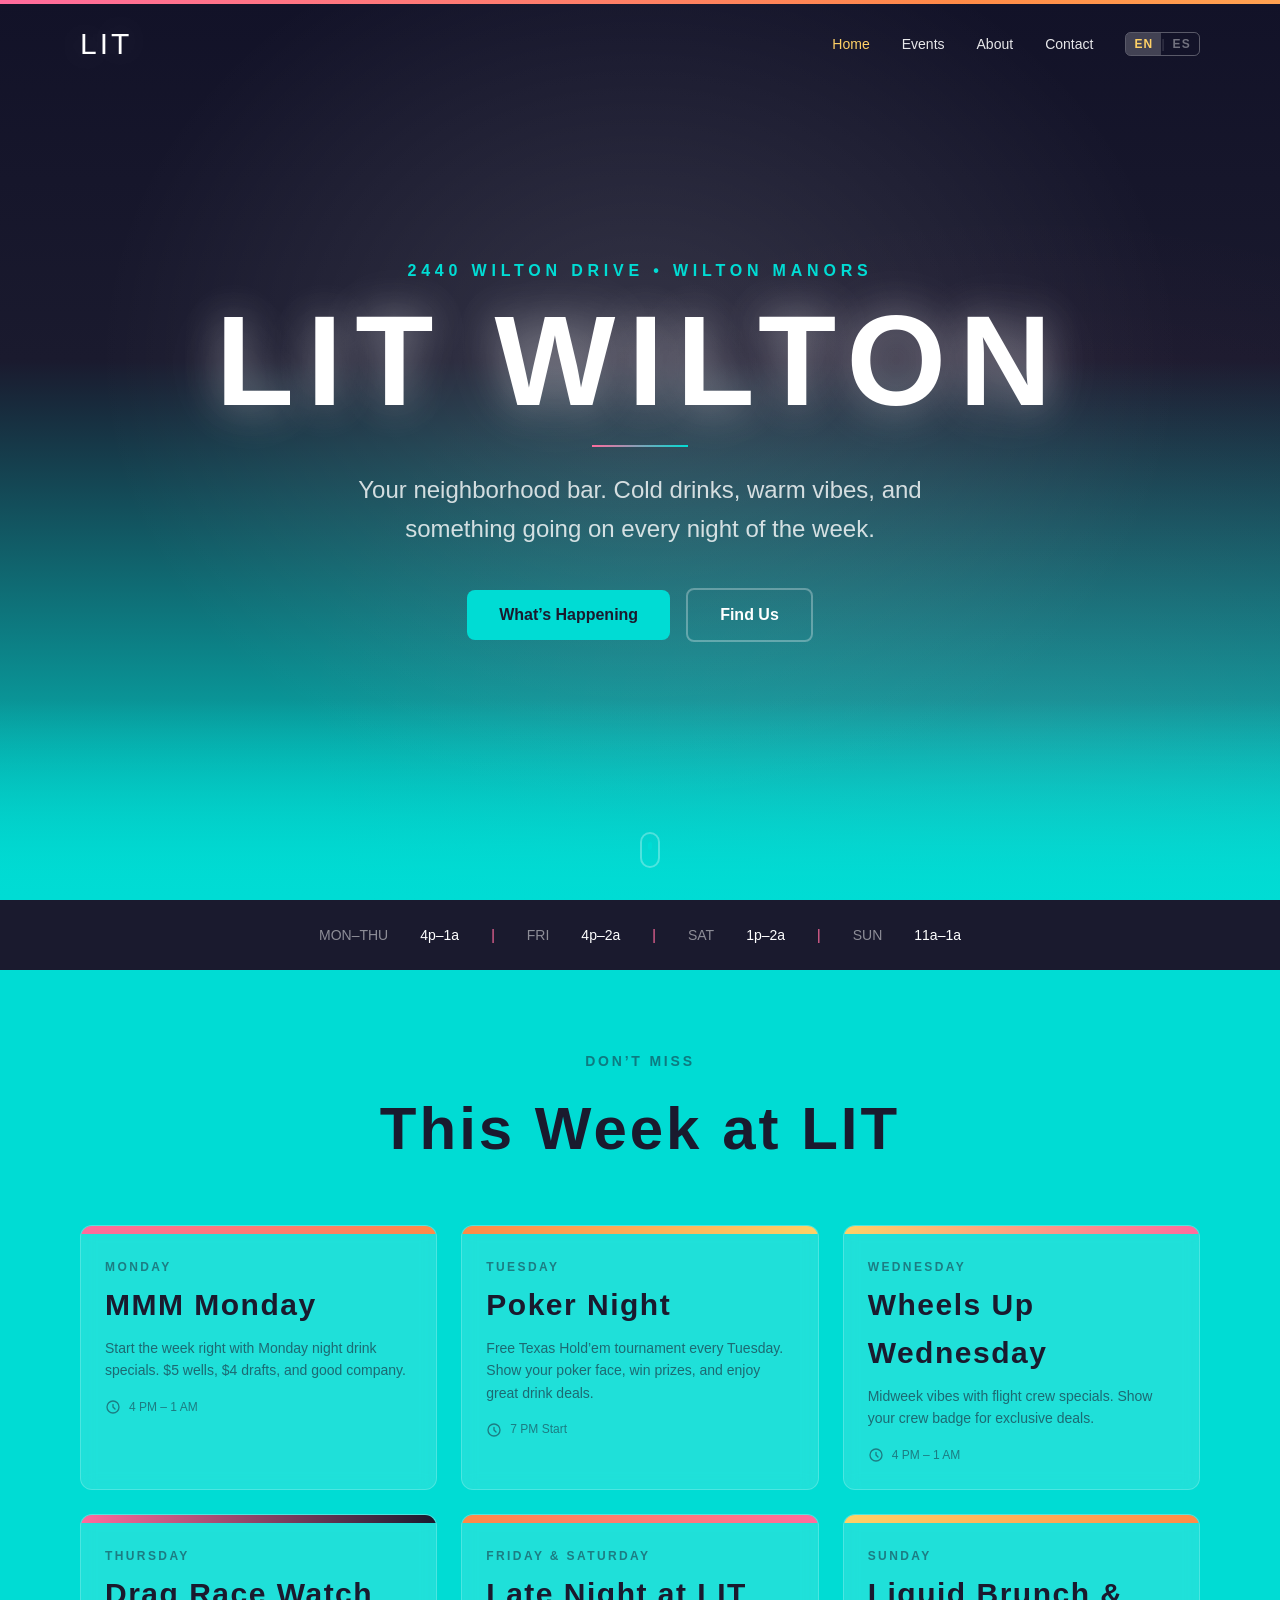
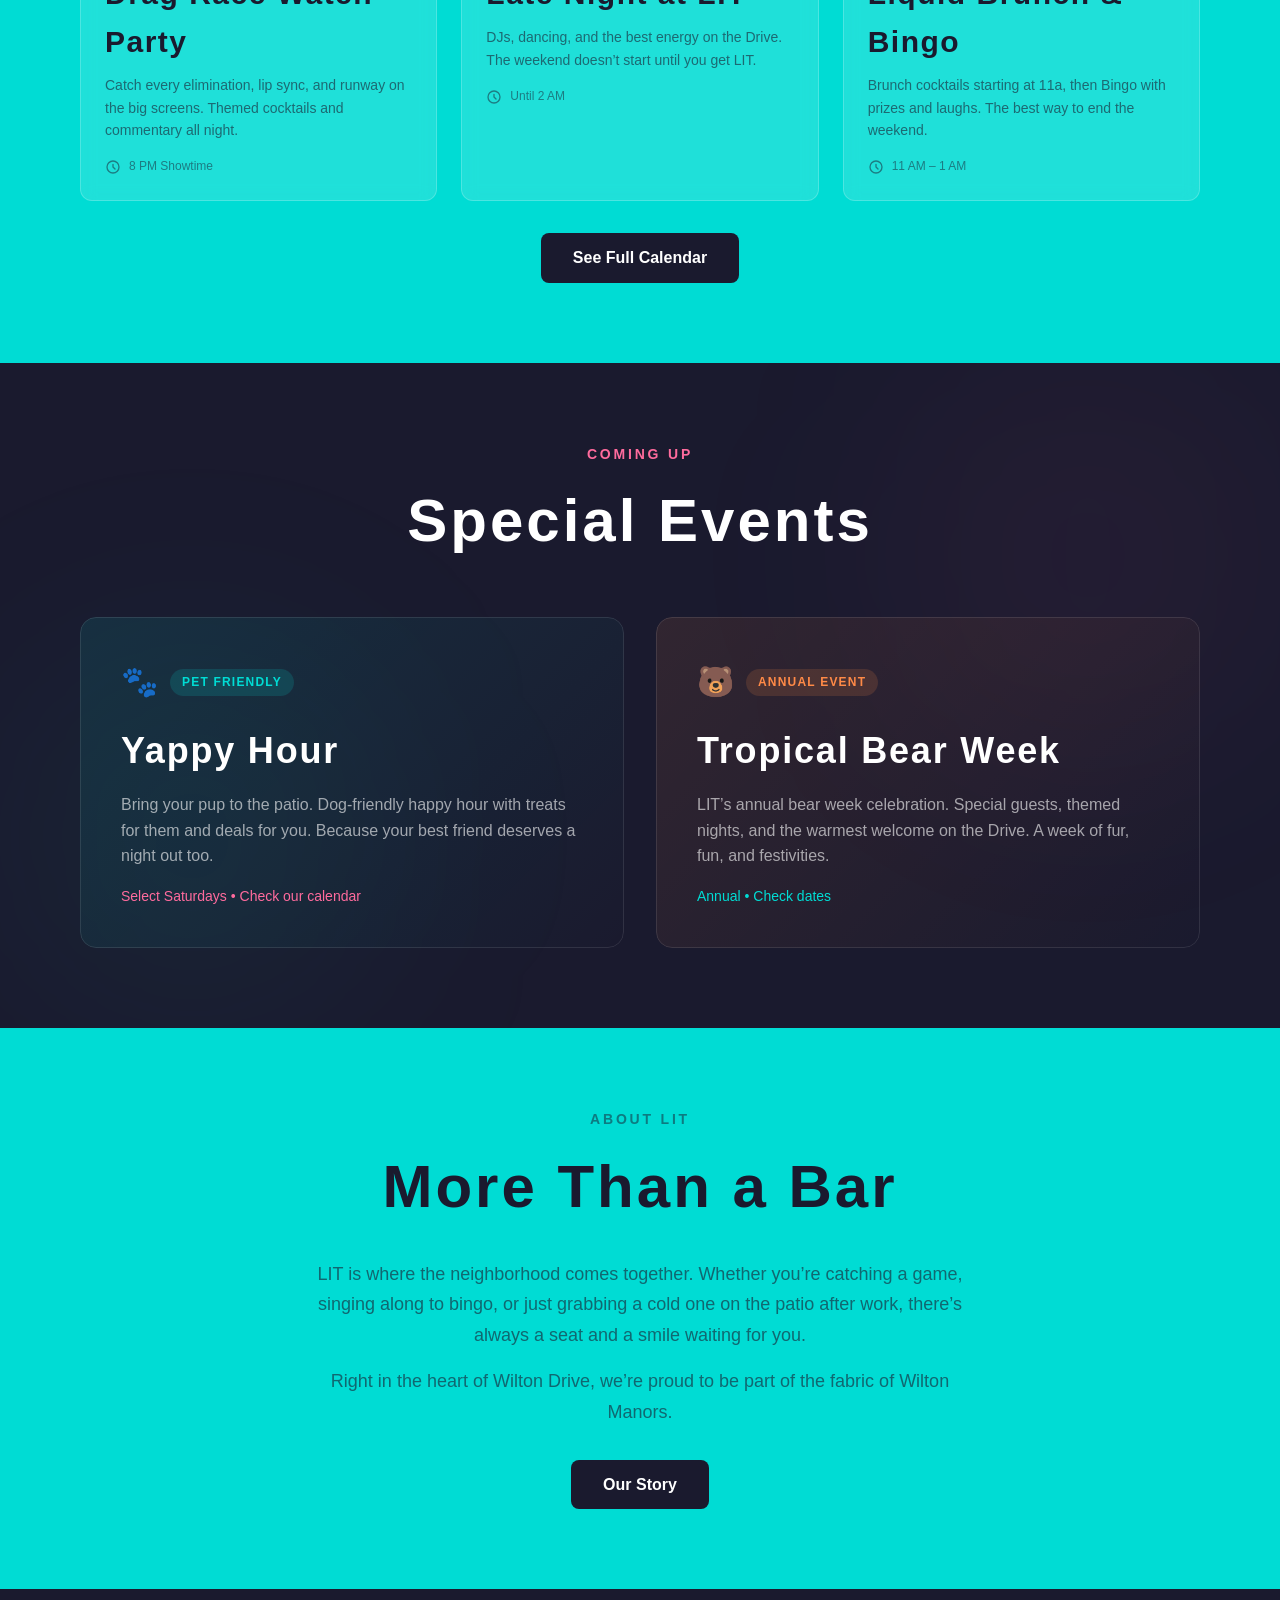
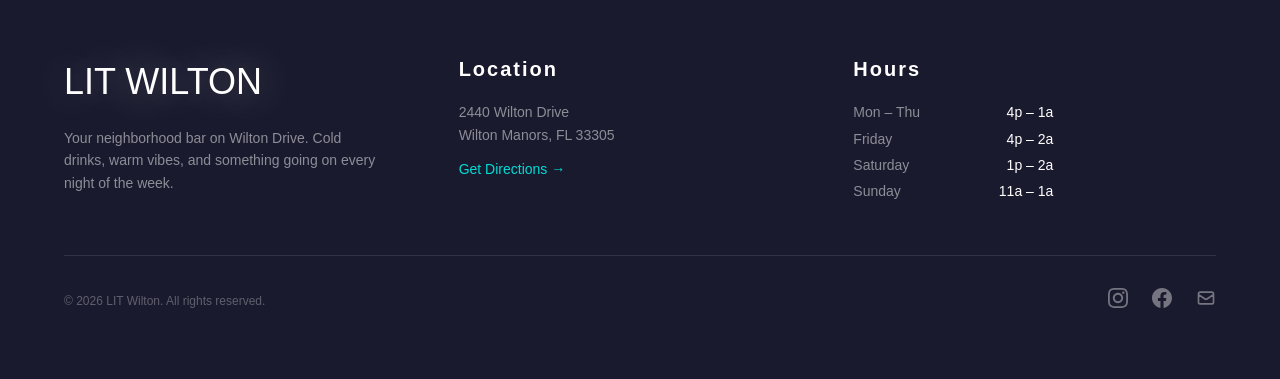
==== commit 17923b1c: "Add files via upload" ====
--- a/index.html
+++ b/index.html
@@ -24,10 +24,10 @@
                 <a href="events.html" class="" data-i18n="nav-events">Events</a>
                 <a href="about.html" class="" data-i18n="nav-about">About</a>
                 <a href="contact.html" class="" data-i18n="nav-contact">Contact</a>
-                <button id="lang-toggle" class="lang-toggle" aria-label="Cambiar a espa&ntilde;ol">ES</button>
+                <div class="lang-switch" id="lang-switch"><button class="lang-opt lang-active" data-lang="en">EN</button><span class="lang-sep">|</span><button class="lang-opt" data-lang="es">ES</button></div>
             </div>
             <div class="navbar-right-mobile">
-                <button id="lang-toggle-mobile" class="lang-toggle lang-toggle-mobile" aria-label="Cambiar a espa&ntilde;ol">ES</button>
+                <div class="lang-switch" id="lang-switch-mobile"><button class="lang-opt lang-active" data-lang="en">EN</button><span class="lang-sep">|</span><button class="lang-opt" data-lang="es">ES</button></div>
                 <button id="menu-toggle" class="menu-toggle" aria-label="Toggle menu">
                     <svg fill="none" stroke="currentColor" viewBox="0 0 24 24"><path id="menu-icon" stroke-linecap="round" stroke-linejoin="round" stroke-width="2" d="M4 6h16M4 12h16M4 18h16"/></svg>
                 </button>
--- a/styles.css
+++ b/styles.css
@@ -657,7 +657,85 @@
     .page-header-title { font-size: 4.5rem; }
 }
 
-/* ---- PWA Banner ---- */
+/* ---- PWA Hero Banner (compact, inside hero) ---- */
+.pwa-hero-banner {
+    display: none;
+    margin-top: 2rem;
+}
+.pwa-hero-banner.show {
+    display: block;
+}
+.pwa-hero-inner {
+    display: flex;
+    flex-direction: column;
+    align-items: center;
+    gap: 0.75rem;
+    background: rgba(26, 26, 46, 0.55);
+    backdrop-filter: blur(16px);
+    -webkit-backdrop-filter: blur(16px);
+    border: 1px solid rgba(255, 255, 255, 0.12);
+    border-radius: 1rem;
+    padding: 1.25rem 1.5rem;
+    max-width: 22rem;
+    margin: 0 auto;
+}
+.pwa-hero-icon {
+    width: 2.25rem;
+    height: 2.25rem;
+    background: rgba(0, 220, 212, 0.15);
+    border-radius: 0.6rem;
+    display: flex;
+    align-items: center;
+    justify-content: center;
+    flex-shrink: 0;
+}
+.pwa-hero-icon svg {
+    color: var(--cyan);
+}
+.pwa-hero-text {
+    color: rgba(255, 255, 255, 0.7);
+    font-size: 0.8125rem;
+    line-height: 1.4;
+    text-align: center;
+}
+.pwa-hero-btn {
+    display: inline-block;
+    background: var(--navy);
+    color: var(--white);
+    font-family: 'DM Sans', sans-serif;
+    font-weight: 700;
+    font-size: 0.8125rem;
+    padding: 0.6rem 1.5rem;
+    border-radius: 0.5rem;
+    border: none;
+    cursor: pointer;
+    transition: all 0.3s;
+    letter-spacing: 0.02em;
+    width: 100%;
+}
+.pwa-hero-btn:hover {
+    background: var(--navy-light);
+    box-shadow: 0 0 20px rgba(0, 220, 212, 0.25);
+}
+
+@media (min-width: 640px) {
+    .pwa-hero-inner {
+        flex-direction: row;
+        text-align: left;
+        max-width: 28rem;
+        padding: 1rem 1.5rem;
+    }
+    .pwa-hero-text {
+        text-align: left;
+        flex: 1;
+    }
+    .pwa-hero-btn {
+        width: auto;
+        white-space: nowrap;
+    }
+}
+
+/* ---- PWA Banner (old bottom banner - kept for fallback) ---- */
 .pwa-banner {
     display: none;
     background: var(--navy);
@@ -804,25 +882,40 @@
 .mt-4 { margin-top: 1rem; }
 .mt-8 { margin-top: 2rem; }
 
-/* ---- Language Toggle ---- */
-.lang-toggle {
-    background: rgba(255,255,255,0.15);
+/* ---- Language Switch (EN | ES) ---- */
+.lang-switch {
+    display: flex;
+    align-items: center;
+    gap: 0;
     border: 1px solid rgba(255,255,255,0.3);
-    color: var(--white);
+    border-radius: 0.35rem;
+    overflow: hidden;
+}
+.lang-opt {
+    background: transparent;
+    border: none;
+    color: rgba(255,255,255,0.4);
     font-family: 'DM Sans', sans-serif;
     font-size: 0.75rem;
     font-weight: 700;
     letter-spacing: 0.1em;
-    padding: 0.3rem 0.6rem;
-    border-radius: 0.35rem;
+    padding: 0.3rem 0.5rem;
     cursor: pointer;
     transition: all 0.3s;
     line-height: 1;
 }
-.lang-toggle:hover {
-    background: rgba(255,255,255,0.25);
-    border-color: var(--yellow);
+.lang-opt:hover {
+    color: rgba(255,255,255,0.7);
+}
+.lang-opt.lang-active {
+    background: rgba(255,255,255,0.2);
     color: var(--yellow);
+}
+.lang-sep {
+    color: rgba(255,255,255,0.2);
+    font-size: 0.75rem;
+    line-height: 1;
+    pointer-events: none;
 }
 
 /* Desktop: toggle lives inside .navbar-links, hide the mobile one */
@@ -832,13 +925,12 @@
     gap: 0.75rem;
 }
 
-/* On mobile, show the mobile wrapper (lang + hamburger) */
-/* On desktop, hide the mobile wrapper and show lang inside navbar-links */
 @media (min-width: 768px) {
     .navbar-right-mobile { display: none; }
-    .navbar-links .lang-toggle { display: inline-block; }
+    .navbar-links .lang-switch { display: flex; }
 }
 @media (max-width: 767px) {
-    .navbar-links .lang-toggle { display: none; }
+    .navbar-links .lang-switch { display: none; }
     .navbar-right-mobile { display: flex; }
 }
+
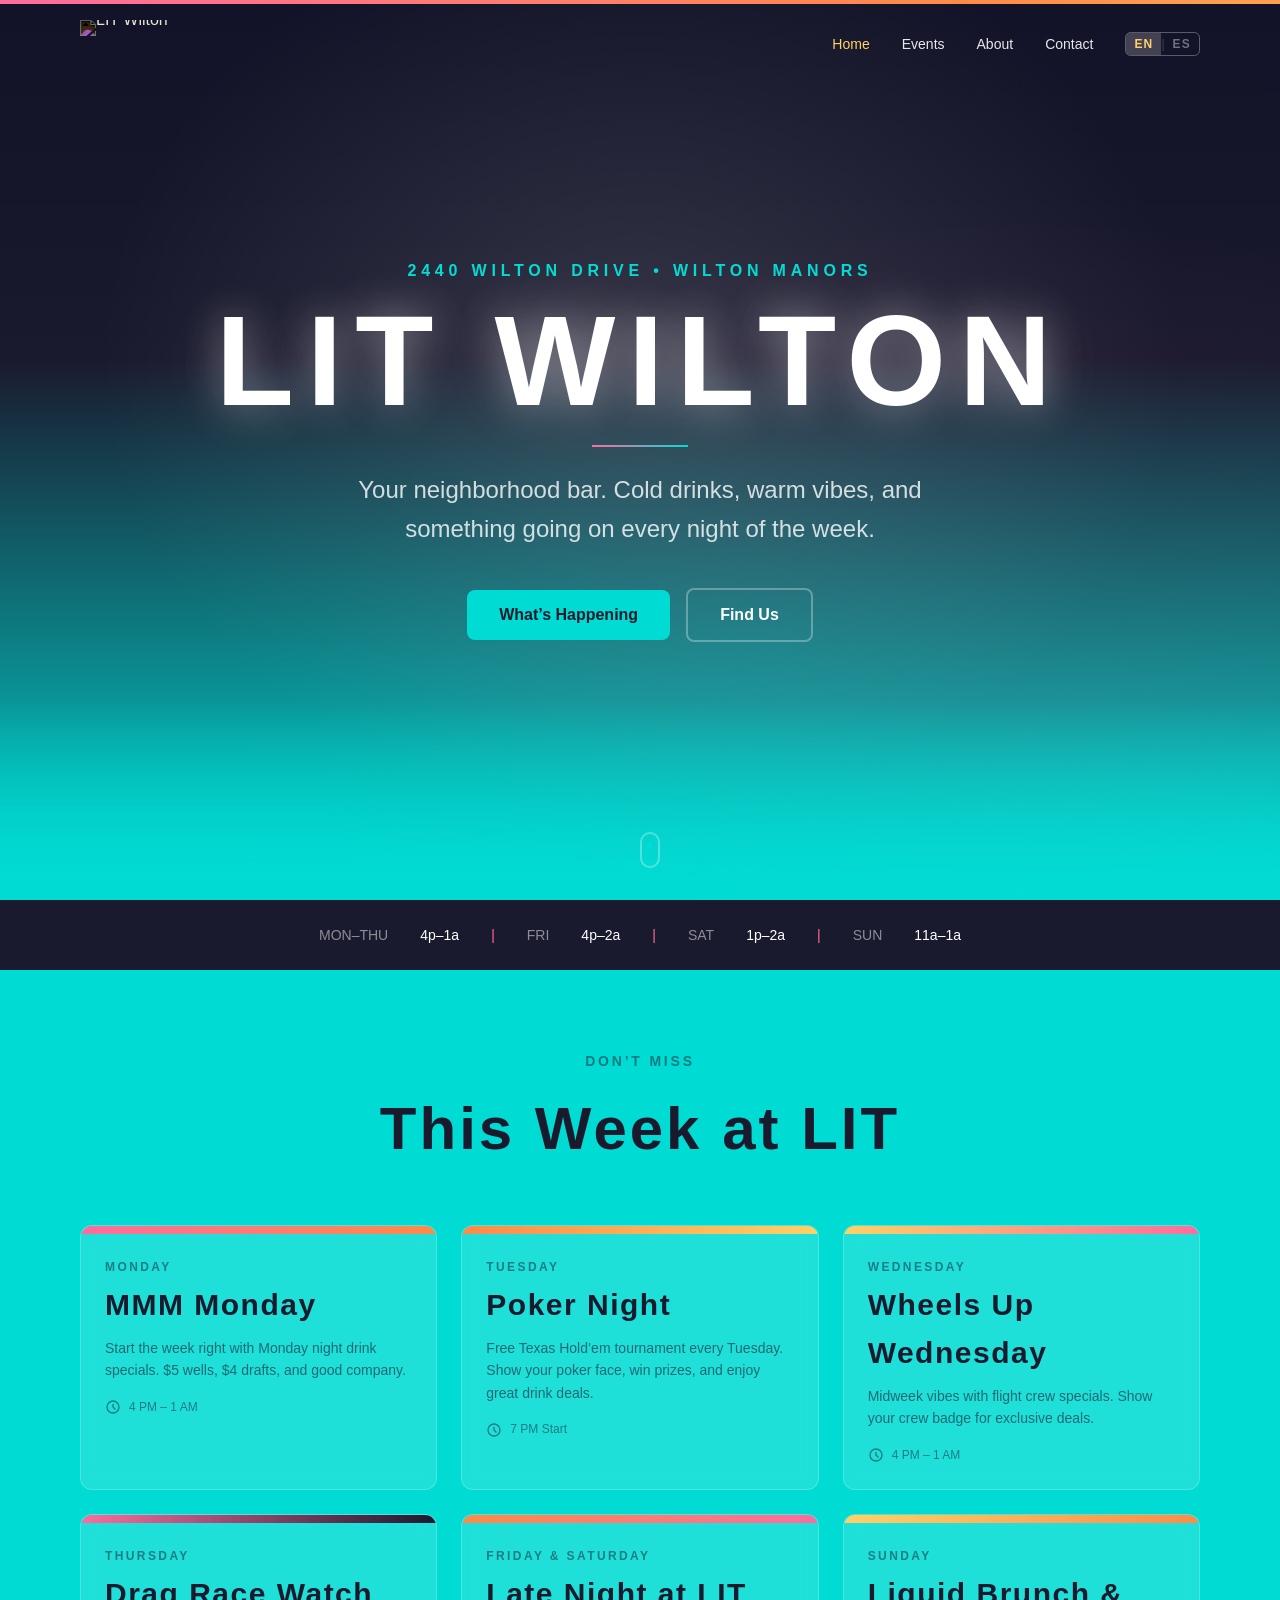
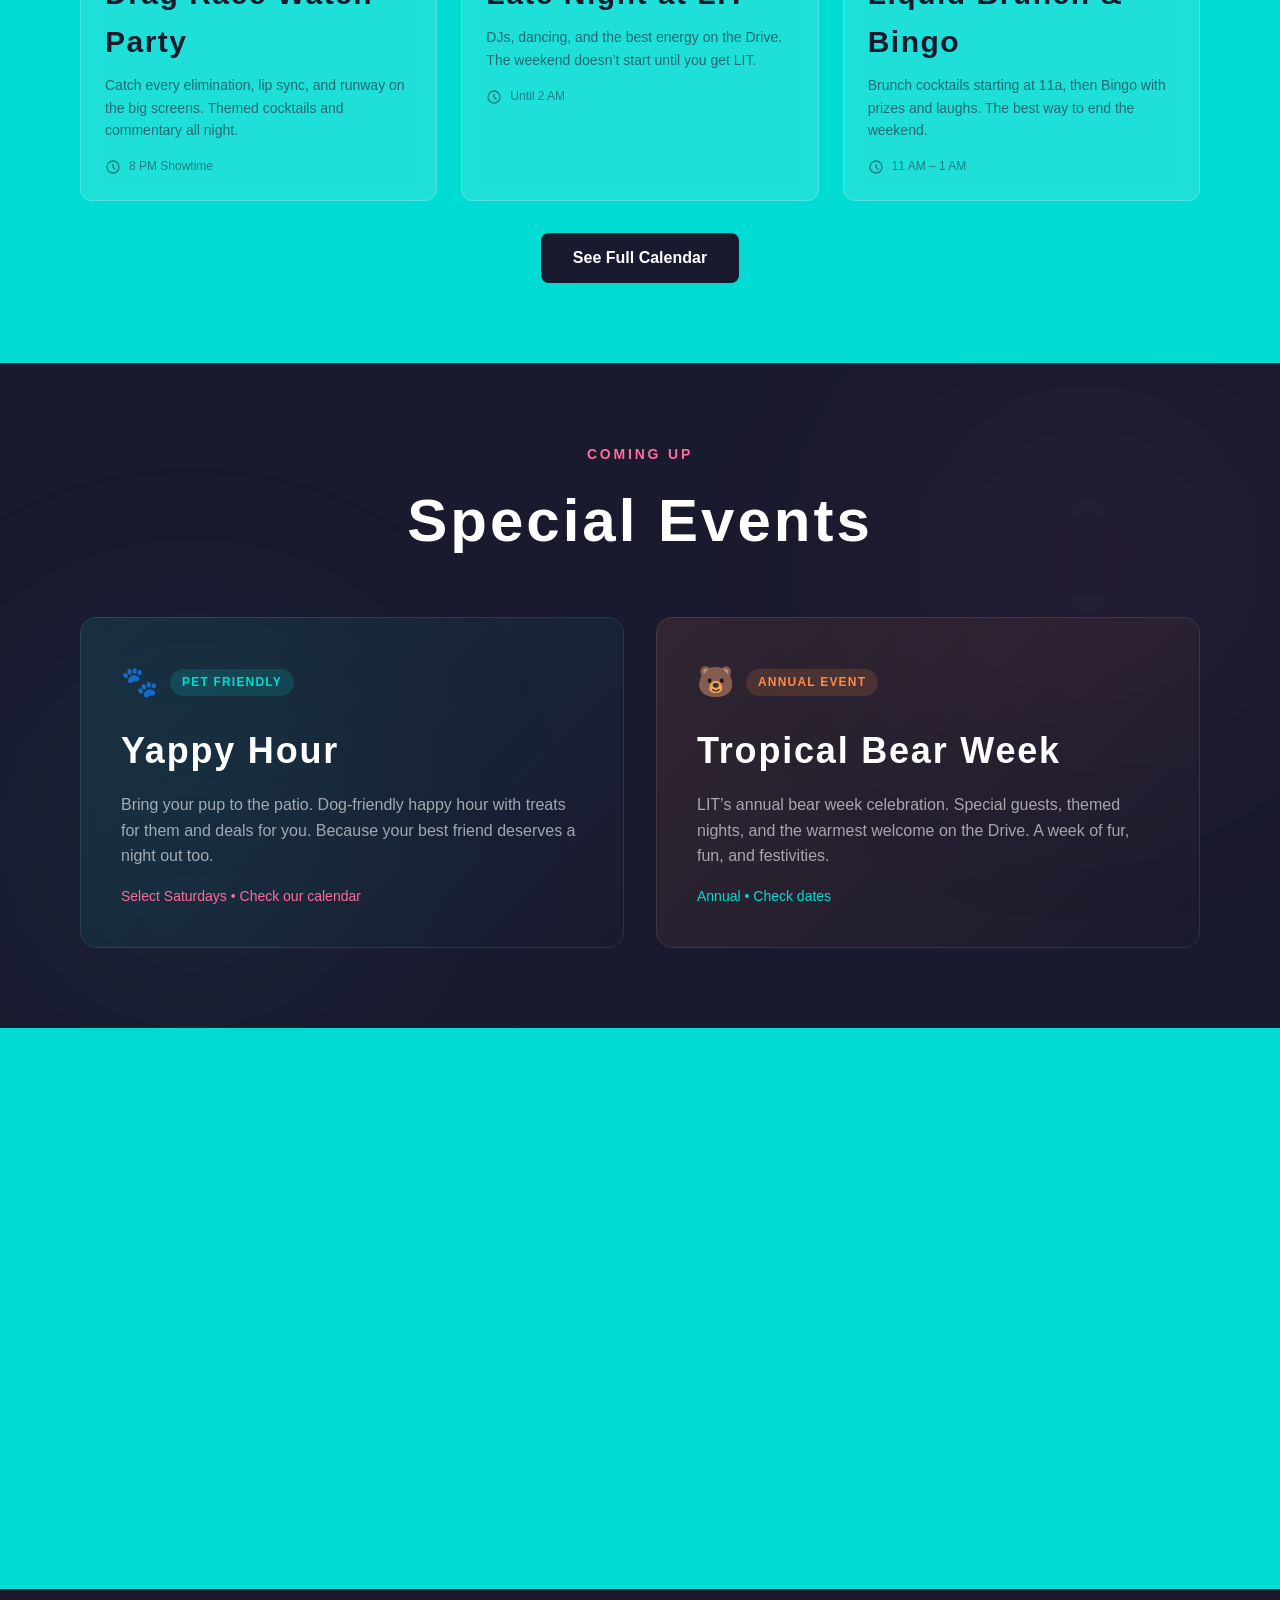
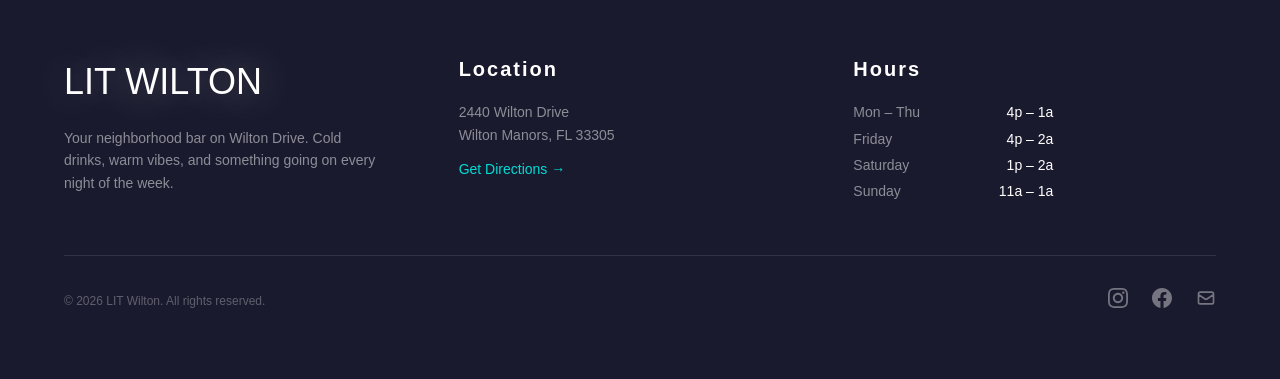
==== commit 166ba94f: "Replace LIT text brand with logo image, invert to white" ====
--- a/index.html
+++ b/index.html
@@ -18,7 +18,7 @@
     <div class="gradient-bar"></div>
     <nav id="navbar" class="navbar">
         <div class="navbar-inner">
-            <a href="index.html" class="navbar-brand">LIT</a>
+            <a href="index.html" class="navbar-brand"><img src="images/LitWiltonLogo.png" alt="LIT Wilton" class="navbar-logo"></a>
             <div class="navbar-links">
                 <a href="index.html" class="active" data-i18n="nav-home">Home</a>
                 <a href="events.html" class="" data-i18n="nav-events">Events</a>
@@ -129,7 +129,7 @@
         </div>
     </section>
 
-    <section id="pwa-banner" class="pwa-banner">
+    <div id="pwa-banner" class="pwa-banner">
         <div class="pwa-banner-inner">
             <div class="pwa-banner-info">
                 <div class="pwa-banner-icon">LIT</div>
@@ -140,7 +140,7 @@
                 <button id="pwa-dismiss" class="pwa-dismiss" data-i18n="pwa-dismiss">Not Now</button>
             </div>
         </div>
-    </section>
+    </div>
     <footer class="footer">
         <div class="footer-grid">
             <div>
--- a/styles.css
+++ b/styles.css
@@ -89,11 +89,18 @@
     justify-content: space-between;
 }
 .navbar-brand {
-    font-family: 'Bebas Neue', sans-serif;
-    font-size: 1.875rem;
-    letter-spacing: 0.1em;
-    color: var(--white);
-    text-shadow: 0 0 40px rgba(255,255,255,0.4), 0 0 80px rgba(255,255,255,0.15);
+    display: flex;
+    align-items: center;
+    line-height: 0;
+}
+.navbar-logo {
+    height: 48px;
+    width: auto;
+    filter: invert(1);
+    transition: opacity 0.3s;
+}
+.navbar-brand:hover .navbar-logo {
+    opacity: 0.8;
 }
 .navbar-links {
     display: none;
@@ -933,4 +940,3 @@
     .navbar-links .lang-switch { display: none; }
     .navbar-right-mobile { display: flex; }
 }
-
